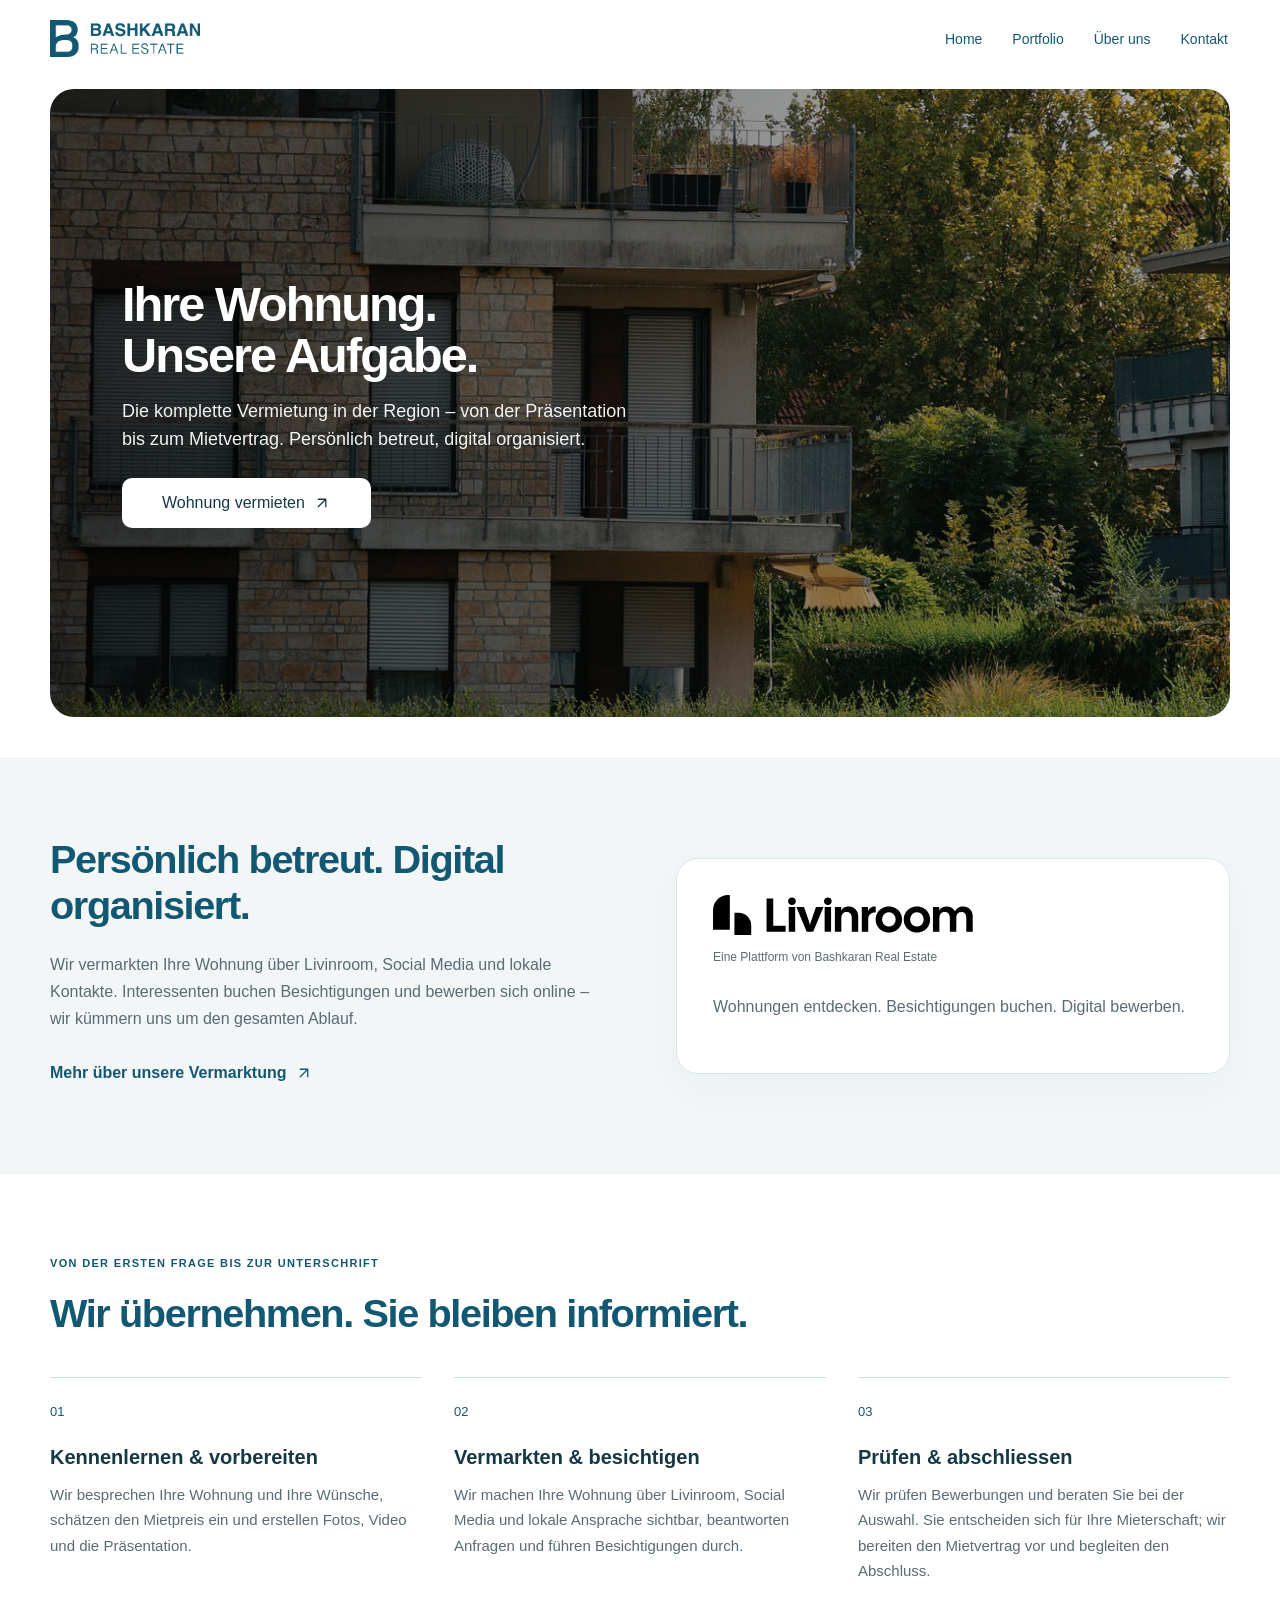
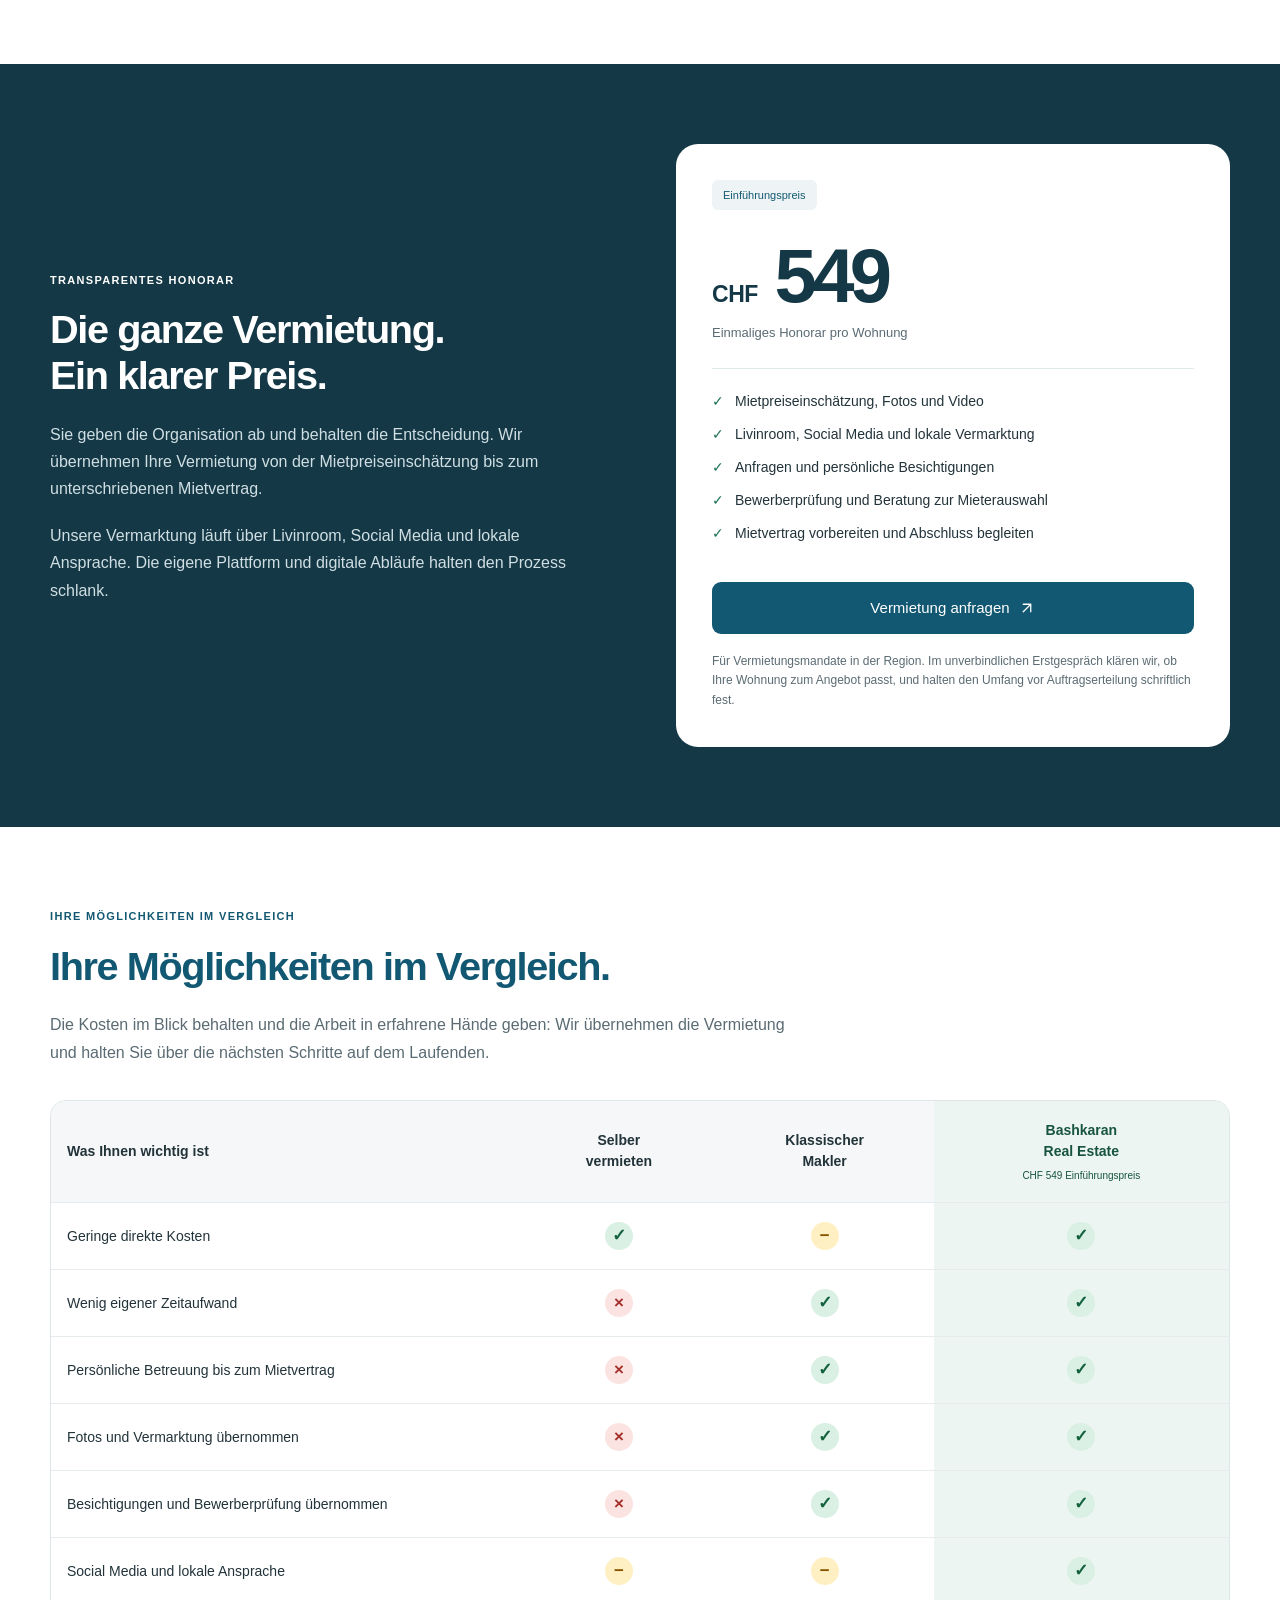
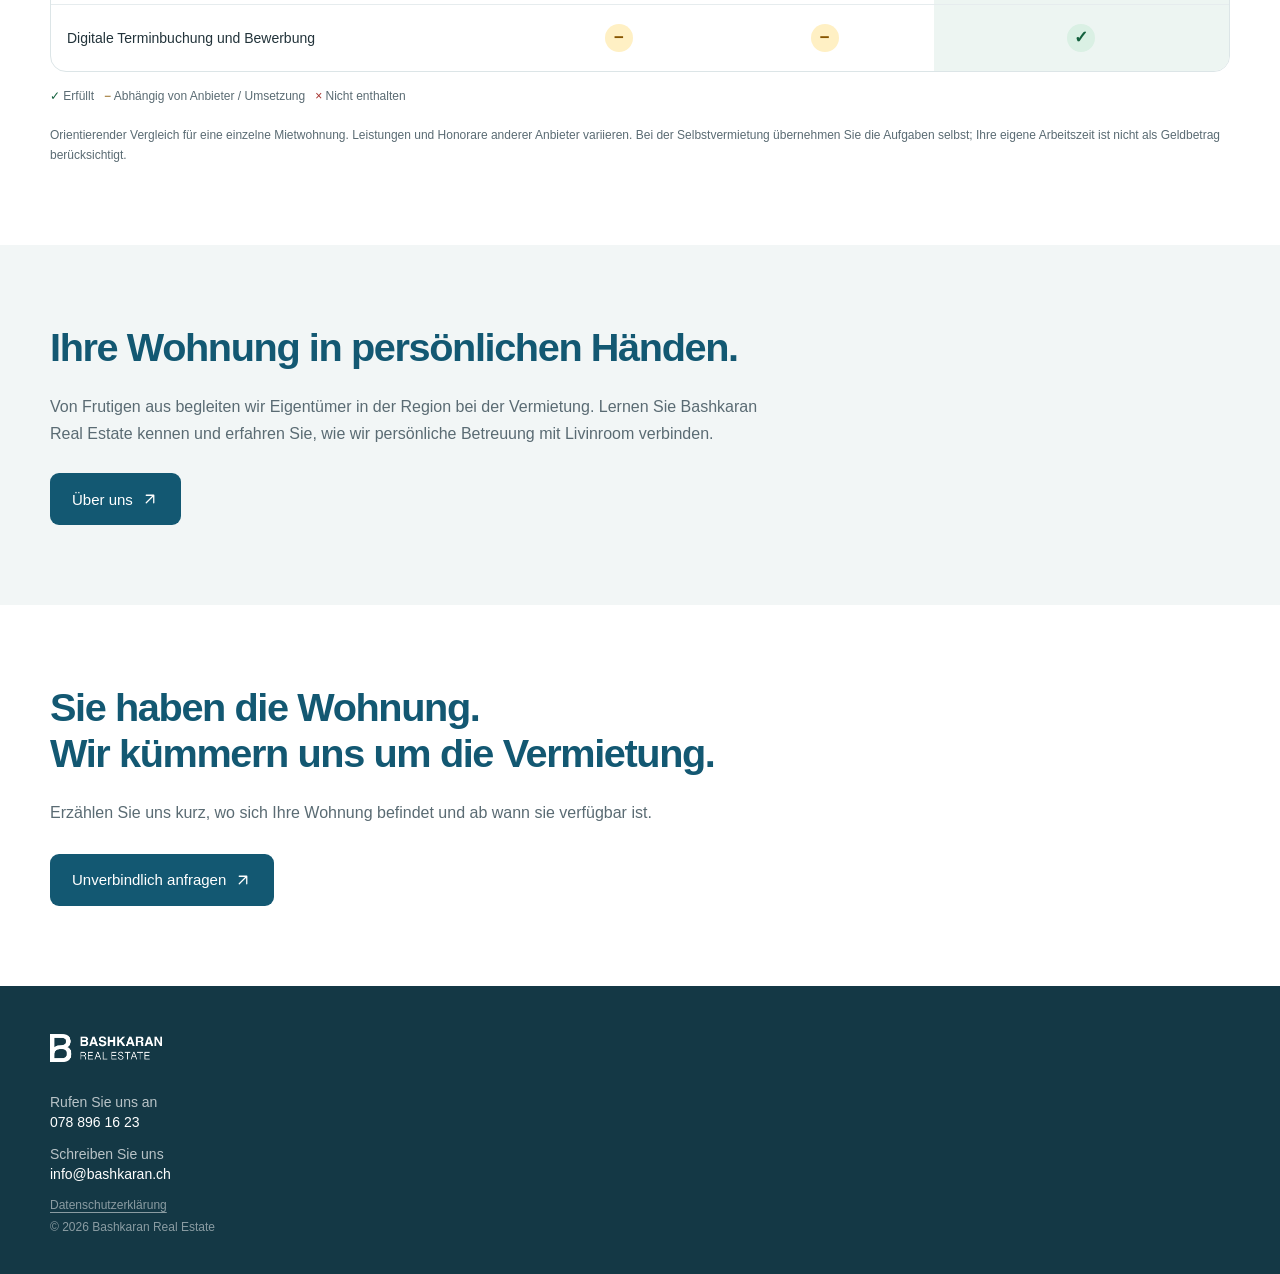
==== index.html @ 5598919b "Add dedicated contact page and update contact links" ====
<!DOCTYPE html>
<html lang="de-CH">
<head>
<meta charset="UTF-8">
<meta name="viewport" content="width=device-width, initial-scale=1.0">
<title>Wohnung vermieten für CHF 549 | Bashkaran Real Estate</title>
<meta name="description" content="Komplette Vermietung in der Region zum Einführungspreis von CHF 549. Persönlich betreut mit Livinroom, Social Media und lokaler Vermarktung.">
<meta name="robots" content="index, follow, max-image-preview:large">
<meta name="author" content="Bashkaran Real Estate">
<meta name="theme-color" content="#135872">
<link rel="canonical" href="https://www.bashkaran.ch/">
<link rel="icon" type="image/png" sizes="191x191" href="/assets/favicon.png">
<link rel="apple-touch-icon" href="/assets/favicon.png">
<link rel="preload" as="image" href="/assets/vermietung-praesentation.jpg" fetchpriority="high">

<meta property="og:type" content="website">
<meta property="og:site_name" content="Bashkaran Real Estate">
<meta property="og:title" content="Wohnung vermieten für CHF 549 | Bashkaran Real Estate">
<meta property="og:description" content="Komplette Vermietung in der Region zum Einführungspreis von CHF 549. Persönlich betreut mit Livinroom, Social Media und lokaler Vermarktung.">
<meta property="og:url" content="https://www.bashkaran.ch/">
<meta property="og:image" content="https://www.bashkaran.ch/assets/hero.jpg">
<meta property="og:image:type" content="image/jpeg">
<meta property="og:image:width" content="2268">
<meta property="og:image:height" content="4140">
<meta property="og:image:alt" content="Berglandschaft">
<meta property="og:locale" content="de_CH">

<meta name="twitter:card" content="summary_large_image">
<meta name="twitter:title" content="Wohnung vermieten für CHF 549 | Bashkaran Real Estate">
<meta name="twitter:description" content="Komplette Vermietung in der Region zum Einführungspreis von CHF 549. Persönlich betreut mit Livinroom, Social Media und lokaler Vermarktung.">
<meta name="twitter:image" content="https://www.bashkaran.ch/assets/hero.jpg">
<meta name="twitter:image:alt" content="Berglandschaft">
<link rel="stylesheet" href="site.css">
<link rel="stylesheet" href="rental-concept.css">
</head>
<body>
  <header class="site-header">
    <nav class="site-nav" aria-label="Hauptnavigation">
      <a href="#home" aria-label="Bashkaran Real Estate – Home">
        <img class="nav-logo" src="assets/logo.png" alt="Bashkaran Real Estate" width="1722" height="429">
      </a>
      <button class="menu-toggle" type="button" aria-expanded="false" aria-controls="main-menu" aria-label="Menü öffnen">
        <span class="menu-icon" aria-hidden="true"><span></span><span></span><span></span></span>
      </button>
      <ul class="nav-links" id="main-menu">
        <li><a href="#home">Home</a></li>
        <li><a href="/portfolio">Portfolio</a></li>
        <li><a href="/ueber-uns">Über uns</a></li>
        <li><a href="/kontakt">Kontakt</a></li>
      </ul>
    </nav>
  </header>

  <main>
  <section class="hero" id="home" aria-labelledby="hero-title">
    <div class="hero-card">
      <div class="hero-content">
        <div class="hero-intro">
          <h1 class="hero-title" id="hero-title">Ihre Wohnung.<br>Unsere Aufgabe.</h1>
          <p class="hero-subtitle">Die komplette Vermietung in der Region – von der Präsentation bis zum Mietvertrag. Persönlich betreut, digital organisiert.</p>
        </div>
        <div class="hero-actions"><a class="contact-btn" href="/kontakt">Wohnung vermieten <svg class="arrow-icon" width="18" height="18" viewBox="0 0 24 24" fill="none" stroke="currentColor" stroke-width="1.7" stroke-linecap="round" stroke-linejoin="round" aria-hidden="true" focusable="false"><path d="M7 17 17 7M7 7h10v10"/></svg></a></div>
      </div>
    </div>
  </section>

<section class="r-section concept" id="livinroom"><div class="r-wrap concept-grid"><div><h2>Persönlich betreut. Digital organisiert.</h2><p class="r-lead">Wir vermarkten Ihre Wohnung über Livinroom, Social Media und lokale Kontakte. Interessenten buchen Besichtigungen und bewerben sich online – wir kümmern uns um den gesamten Ablauf.</p><a class="r-text-link" href="/ueber-uns#livinroom">Mehr über unsere Vermarktung <svg class="arrow-icon" width="18" height="18" viewBox="0 0 24 24" fill="none" stroke="currentColor" stroke-width="1.7" stroke-linecap="round" stroke-linejoin="round" aria-hidden="true" focusable="false"><path d="M7 17 17 7M7 7h10v10"/></svg></a></div><div class="channel-card"><a class="livinroom-brand-link" href="https://livinroom.ch" aria-label="Zur Livinroom-Webseite"><img class="livinroom-logo" src="assets/livinroom-logo.svg" alt="Livinroom" width="851" height="131" loading="lazy"></a><p class="platform-label">Eine Plattform von Bashkaran Real Estate</p><p>Wohnungen entdecken. Besichtigungen buchen. Digital bewerben.</p></div></div></section><section class="r-section" id="ablauf"><div class="r-wrap"><p class="r-kicker">Von der ersten Frage bis zur Unterschrift</p><h2>Wir übernehmen. Sie bleiben informiert.</h2><div class="r-steps"><article><span>01</span><h3>Kennenlernen & vorbereiten</h3><p>Wir besprechen Ihre Wohnung und Ihre Wünsche, schätzen den Mietpreis ein und erstellen Fotos, Video und die Präsentation.</p></article><article><span>02</span><h3>Vermarkten & besichtigen</h3><p>Wir machen Ihre Wohnung über Livinroom, Social Media und lokale Ansprache sichtbar, beantworten Anfragen und führen Besichtigungen durch.</p></article><article><span>03</span><h3>Prüfen & abschliessen</h3><p>Wir prüfen Bewerbungen und beraten Sie bei der Auswahl. Sie entscheiden sich für Ihre Mieterschaft; wir bereiten den Mietvertrag vor und begleiten den Abschluss.</p></article></div></div></section><section class="r-section price-section" id="honorar"><div class="r-wrap price-grid"><div><p class="r-kicker">Transparentes Honorar</p><h2>Die ganze Vermietung.<br>Ein klarer Preis.</h2><p class="r-lead">Sie geben die Organisation ab und behalten die Entscheidung. Wir übernehmen Ihre Vermietung von der Mietpreiseinschätzung bis zum unterschriebenen Mietvertrag.</p><p>Unsere Vermarktung läuft über Livinroom, Social Media und lokale Ansprache. Die eigene Plattform und digitale Abläufe halten den Prozess schlank.</p></div><div class="price-card"><span class="price-badge">Einführungspreis</span><p class="price-amount"><span>CHF</span> 549</p><p class="price-unit">Einmaliges Honorar pro Wohnung</p><ul><li>Mietpreiseinschätzung, Fotos und Video</li><li>Livinroom, Social Media und lokale Vermarktung</li><li>Anfragen und persönliche Besichtigungen</li><li>Bewerberprüfung und Beratung zur Mieterauswahl</li><li>Mietvertrag vorbereiten und Abschluss begleiten</li></ul><a class="r-button" href="/kontakt">Vermietung anfragen <span aria-hidden="true"><svg class="arrow-icon" width="18" height="18" viewBox="0 0 24 24" fill="none" stroke="currentColor" stroke-width="1.7" stroke-linecap="round" stroke-linejoin="round" aria-hidden="true" focusable="false"><path d="M7 17 17 7M7 7h10v10"/></svg></span></a><p class="r-small">Für Vermietungsmandate in der Region. Im unverbindlichen Erstgespräch klären wir, ob Ihre Wohnung zum Angebot passt, und halten den Umfang vor Auftragserteilung schriftlich fest.</p></div></div></section><section class="r-section comparison" id="vergleich"><div class="r-wrap"><p class="r-kicker">Ihre Möglichkeiten im Vergleich</p><h2>Ihre Möglichkeiten im Vergleich.</h2><p class="r-lead">Die Kosten im Blick behalten und die Arbeit in erfahrene Hände geben: Wir übernehmen die Vermietung und halten Sie über die nächsten Schritte auf dem Laufenden.</p><div class="table-scroll" tabindex="0" role="region" aria-label="Vergleich der Vermietungsangebote"><table><caption class="sr-only">Selbstvermietung, klassischer Makler und Bashkaran Real Estate im Vergleich</caption><thead><tr><th scope="col">Was Ihnen wichtig ist</th><th scope="col">Selber<br>vermieten</th><th scope="col">Klassischer<br>Makler</th><th scope="col">Bashkaran<br>Real Estate<small>CHF 549 Einführungspreis</small></th></tr></thead><tbody><tr><th scope="row">Geringe direkte Kosten</th><td><span class="signal green" role="img" aria-label="Enthalten / erfüllt" title="Enthalten / erfüllt">✓</span></td><td><span class="signal yellow" role="img" aria-label="Je nach Anbieter oder eigener Umsetzung" title="Je nach Anbieter oder eigener Umsetzung">−</span></td><td><span class="signal green" role="img" aria-label="Enthalten / erfüllt" title="Enthalten / erfüllt">✓</span></td></tr><tr><th scope="row">Wenig eigener Zeitaufwand</th><td><span class="signal red" role="img" aria-label="Nicht enthalten / nicht erfüllt" title="Nicht enthalten / nicht erfüllt">×</span></td><td><span class="signal green" role="img" aria-label="Enthalten / erfüllt" title="Enthalten / erfüllt">✓</span></td><td><span class="signal green" role="img" aria-label="Enthalten / erfüllt" title="Enthalten / erfüllt">✓</span></td></tr><tr><th scope="row">Persönliche Betreuung bis zum Mietvertrag</th><td><span class="signal red" role="img" aria-label="Nicht enthalten / nicht erfüllt" title="Nicht enthalten / nicht erfüllt">×</span></td><td><span class="signal green" role="img" aria-label="Enthalten / erfüllt" title="Enthalten / erfüllt">✓</span></td><td><span class="signal green" role="img" aria-label="Enthalten / erfüllt" title="Enthalten / erfüllt">✓</span></td></tr><tr><th scope="row">Fotos und Vermarktung übernommen</th><td><span class="signal red" role="img" aria-label="Nicht enthalten / nicht erfüllt" title="Nicht enthalten / nicht erfüllt">×</span></td><td><span class="signal green" role="img" aria-label="Enthalten / erfüllt" title="Enthalten / erfüllt">✓</span></td><td><span class="signal green" role="img" aria-label="Enthalten / erfüllt" title="Enthalten / erfüllt">✓</span></td></tr><tr><th scope="row">Besichtigungen und Bewerberprüfung übernommen</th><td><span class="signal red" role="img" aria-label="Nicht enthalten / nicht erfüllt" title="Nicht enthalten / nicht erfüllt">×</span></td><td><span class="signal green" role="img" aria-label="Enthalten / erfüllt" title="Enthalten / erfüllt">✓</span></td><td><span class="signal green" role="img" aria-label="Enthalten / erfüllt" title="Enthalten / erfüllt">✓</span></td></tr><tr><th scope="row">Social Media und lokale Ansprache</th><td><span class="signal yellow" role="img" aria-label="Je nach Anbieter oder eigener Umsetzung" title="Je nach Anbieter oder eigener Umsetzung">−</span></td><td><span class="signal yellow" role="img" aria-label="Je nach Anbieter oder eigener Umsetzung" title="Je nach Anbieter oder eigener Umsetzung">−</span></td><td><span class="signal green" role="img" aria-label="Enthalten / erfüllt" title="Enthalten / erfüllt">✓</span></td></tr><tr><th scope="row">Digitale Terminbuchung und Bewerbung</th><td><span class="signal yellow" role="img" aria-label="Je nach Anbieter oder eigener Umsetzung" title="Je nach Anbieter oder eigener Umsetzung">−</span></td><td><span class="signal yellow" role="img" aria-label="Je nach Anbieter oder eigener Umsetzung" title="Je nach Anbieter oder eigener Umsetzung">−</span></td><td><span class="signal green" role="img" aria-label="Enthalten / erfüllt" title="Enthalten / erfüllt">✓</span></td></tr></tbody></table></div><p class="table-note"><span class="legend-green">✓</span> Erfüllt &nbsp; <span class="legend-yellow">−</span> Abhängig von Anbieter / Umsetzung &nbsp; <span class="legend-red">×</span> Nicht enthalten</p><p class="r-small">Orientierender Vergleich für eine einzelne Mietwohnung. Leistungen und Honorare anderer Anbieter variieren. Bei der Selbstvermietung übernehmen Sie die Aufgaben selbst; Ihre eigene Arbeitszeit ist nicht als Geldbetrag berücksichtigt.</p></div></section>


<section class="r-section about-teaser" aria-labelledby="about-teaser-title"><div class="r-wrap"><h2 id="about-teaser-title">Ihre Wohnung in persönlichen Händen.</h2><p class="r-lead">Von Frutigen aus begleiten wir Eigentümer in der Region bei der Vermietung. Lernen Sie Bashkaran Real Estate kennen und erfahren Sie, wie wir persönliche Betreuung mit Livinroom verbinden.</p><a class="r-button" href="/ueber-uns">Über uns <svg class="arrow-icon" width="18" height="18" viewBox="0 0 24 24" fill="none" stroke="currentColor" stroke-width="1.7" stroke-linecap="round" stroke-linejoin="round" aria-hidden="true" focusable="false"><path d="M7 17 17 7M7 7h10v10"/></svg></a></div></section><section class="r-section final-cta"><div class="r-wrap"><h2>Sie haben die Wohnung.<br>Wir kümmern uns um die Vermietung.</h2><p>Erzählen Sie uns kurz, wo sich Ihre Wohnung befindet und ab wann sie verfügbar ist.</p><a class="r-button" href="/kontakt">Unverbindlich anfragen <span aria-hidden="true"><svg class="arrow-icon" width="18" height="18" viewBox="0 0 24 24" fill="none" stroke="currentColor" stroke-width="1.7" stroke-linecap="round" stroke-linejoin="round" aria-hidden="true" focusable="false"><path d="M7 17 17 7M7 7h10v10"/></svg></span></a></div></section>  </main>

  <footer id="kontakt">
    <div class="footer-inner">
      <img class="footer-logo" src="assets/logo.png" alt="Bashkaran Real Estate" width="1722" height="429" loading="lazy" decoding="async">
      <p class="footer-label">Rufen Sie uns an</p>
      <p class="footer-info"><a href="tel:+41788961623">078 896 16 23</a></p>
      <p class="footer-label">Schreiben Sie uns</p>
      <p class="footer-info"><a href="mailto:info@bashkaran.ch">info@bashkaran.ch</a></p>
      <p class="footer-legal"><a href="datenschutz">Datenschutzerklärung</a></p>
      <p class="footer-copyright">&copy; 2026 Bashkaran Real Estate</p>
    </div>
  </footer>

  <script type="application/ld+json">
  {
    "@context": "https://schema.org",
    "@graph": [
      {
        "@type": "WebSite",
        "@id": "https://www.bashkaran.ch/#website",
        "url": "https://www.bashkaran.ch/",
        "name": "Bashkaran Real Estate",
        "inLanguage": "de-CH",
        "publisher": { "@id": "https://www.bashkaran.ch/#business" }
      },
      {
        "@type": "RealEstateAgent",
        "@id": "https://www.bashkaran.ch/#business",
        "name": "Bashkaran Real Estate",
        "legalName": "Bashkaran Real Estate",
        "url": "https://www.bashkaran.ch/",
        "email": "info@bashkaran.ch",
        "telephone": "+41788961623",
        "description": "Komplette Vermietung in der Region zum Einführungspreis von CHF 549. Persönlich betreut mit Livinroom, Social Media und lokaler Vermarktung.",
        "image": "https://www.bashkaran.ch/assets/hero.jpg",
        "logo": {
          "@type": "ImageObject",
          "url": "https://www.bashkaran.ch/assets/logo.png",
          "width": 1722,
          "height": 429
        },
        "address": {
          "@type": "PostalAddress",
          "streetAddress": "Grassiweg 38",
          "postalCode": "3714",
          "addressLocality": "Frutigen",
          "addressCountry": "CH"
        },
        "hasOfferCatalog": {
          "@type": "OfferCatalog",
          "name": "Immobiliendienstleistungen",
          "itemListElement": [
            { "@type": "Offer", "itemOffered": { "@type": "Service", "name": "Vermietung", "url": "https://www.bashkaran.ch/#honorar" } }
          ]
        }
      }
    ]
  }
  </script>
  <script src="site.js?v=20260926-nav" defer></script>
<script src="analytics.js" defer></script>
</body>
</html>
---- site.css ----
:root {
    --brand: #135872;
    --brand-dark: #143845;
    --text: #22333a;
    --text-muted: #5a6b73;
  }

  * { box-sizing: border-box; }

  html, body {
    margin: 0;
    padding: 0;
    background: #ffffff;
  }

  body {
    font-family: "Helvetica Neue", Helvetica, Arial, sans-serif;
    color: var(--text);
  }

  html {
    scroll-behavior: smooth;
    scroll-padding-top: 88px;
  }

  .site-header {
    position: sticky;
    top: 0;
    z-index: 100;
    background: #ffffff;
  }

  .site-nav {
    display: flex;
    align-items: center;
    justify-content: space-between;
    gap: 32px;
    max-width: 1228px;
    margin: 0 auto;
    padding: 20px 24px;
  }

  .nav-logo {
    display: block;
    width: 150px;
    height: auto;
  }

  .nav-links {
    display: flex;
    align-items: center;
    gap: 26px;
    margin: 0;
    padding: 0;
    list-style: none;
  }

  .nav-links a, .services-toggle {
    display: block;
    padding: 6px 2px;
    color: var(--brand);
    font-size: 14px;
    font-weight: 500;
    text-decoration: none;
    white-space: nowrap;
    transition: color 0.2s ease;
  }

  .nav-links a:hover,
  .nav-links a:focus-visible {
    color: var(--brand-dark);
    text-decoration: underline;
    text-underline-offset: 5px;
  }

  .nav-dropdown { position: relative; }
  .services-toggle { display: flex; align-items: center; justify-content: center; gap: 7px; border: 0; background: none; font-family: inherit; cursor: pointer; }
  .services-chevron { display: block; flex: 0 0 16px; }
  .services-menu { display: none; position: absolute; top: 100%; left: -16px; min-width: 260px; list-style: none; margin: 0; padding: 14px 16px; background: white; border-radius: 10px; box-shadow: 0 8px 24px #14384518; }
  .nav-dropdown.is-expanded > .services-menu { display: block; }
  .services-menu a { padding: 12px 0; }
  .menu-toggle {
    display: none;
    align-items: center;
    justify-content: center;
    width: 44px;
    height: 44px;
    padding: 0;
    border: 0;
    background: transparent;
    color: var(--brand);
    cursor: pointer;
  }

  .menu-icon {
    display: flex;
    flex-direction: column;
    gap: 5px;
  }

  .menu-icon span {
    display: block;
    width: 22px;
    height: 2px;
    border-radius: 999px;
    background: currentColor;
    transition: transform 0.22s ease, opacity 0.18s ease;
  }

  .menu-toggle[aria-expanded="true"] .menu-icon span:first-child {
    transform: translateY(7px) rotate(45deg);
  }

  .menu-toggle[aria-expanded="true"] .menu-icon span:nth-child(2) {
    opacity: 0;
    transform: scaleX(0.4);
  }

  .menu-toggle[aria-expanded="true"] .menu-icon span:last-child {
    transform: translateY(-7px) rotate(-45deg);
  }

  body.menu-open {
    overflow: hidden;
  }

  .sr-only {
    position: absolute;
    width: 1px;
    height: 1px;
    padding: 0;
    margin: -1px;
    overflow: hidden;
    clip: rect(0, 0, 0, 0);
    white-space: nowrap;
    border: 0;
  }

  .hero {
    display: flex;
    align-items: stretch;
    justify-content: center;
    height: clamp(560px, calc(100svh - 120px), 680px);
    padding: 12px 24px 40px;
  }

  .hero-card {
    display: flex;
    flex-direction: column;
    align-items: flex-start;
    justify-content: center;
    width: 100%;
    max-width: 1180px;
    padding: clamp(28px, 6vw, 72px);
    border-radius: 24px;
    overflow: hidden;
    text-align: left;
    background: url("assets/hero.jpg") center 55% / cover no-repeat;
    background-color: rgba(0, 0, 0, 0.15);
    background-blend-mode: multiply;
  }

  .hero-content {
    display: grid;
    width: min(100%, 540px);
    gap: 28px;
  }

  .hero-title {
    margin: 0;
    color: #ffffff;
    font-size: clamp(24px, 3.5vw, 38px);
    font-weight: 700;
    line-height: 1.15;
    letter-spacing: -0.02em;
    text-wrap: balance;
    text-shadow: none;
  }

  .hero-intro {
    display: grid;
    gap: 16px;
  }

  .hero-subtitle {
    max-width: 580px;
    margin: 0;
    color: rgba(255, 255, 255, 0.94);
    font-size: clamp(15px, 2vw, 18px);
    font-weight: 400;
    line-height: 1.55;
    text-wrap: balance;
  }

  .contact-btn {
    display: block;
    width: fit-content;
    min-width: 240px;
    background: #ffffff;
    color: var(--brand-dark);
    text-decoration: none;
    text-align: center;
    font-weight: 500;
    font-size: 16px;
    padding: 16px 40px;
    border-radius: 10px;
    transition: background 0.2s ease, transform 0.15s ease;
  }

  .contact-btn:hover {
    background: #e8edf0;
    transform: translateY(-1px);
  }

  .contact-btn:active {
    transform: translateY(0);
  }

  .services {
    background: #f7f8f9;
    padding: 40px 24px;
  }

  .content-section {
    padding: 72px 24px;
  }

  .content-section:nth-of-type(even) {
    background: #f7f8f9;
  }

  .content-inner {
    max-width: 1180px;
    margin: 0 auto;
  }

  .section-title {
    color: var(--brand);
    font-size: clamp(24px, 3.5vw, 32px);
    font-weight: 700;
    margin: 0 0 16px;
  }

  .services .section-title {
    margin-bottom: 28px;
  }

  .content-section p {
    max-width: 680px;
    color: var(--text-muted);
    font-size: 15px;
    line-height: 1.7;
    margin: 0;
  }

  .services-inner {
    max-width: 1180px;
    margin: 0 auto;
  }

  .services-grid {
    display: grid;
    grid-template-columns: repeat(2, minmax(0, 1fr));
    gap: 32px;
  }

  .service {
    display: flex;
    flex-direction: column;
    background: #ffffff;
    border-radius: 16px;
    padding: 32px 28px;
    box-shadow: 0 10px 30px rgba(20, 40, 50, 0.08);
  }

  .service h3 {
    color: var(--brand);
    font-size: 19px;
    margin: 0 0 10px;
  }

  .service .service-btn {
    margin-top: auto;
  }

  .service p {
    color: var(--text-muted);
    font-size: 15px;
    line-height: 1.65;
    margin: 0 0 20px;
  }

  .service-btn {
    display: block;
    width: 100%;
    text-align: center;
    background: var(--brand);
    color: #fff;
    text-decoration: none;
    font-weight: 500;
    font-size: 14px;
    padding: 12px 22px;
    border-radius: 10px;
    transition: background 0.2s ease;
  }

  .service-btn:hover {
    background: var(--brand-dark);
  }

  .portfolio-grid {
    display: grid;
    grid-template-columns: repeat(2, minmax(0, 1fr));
    gap: 28px;
    margin-top: 28px;
  }

  .property-card {
    min-width: 0;
    overflow: hidden;
    border-radius: 16px;
    background: #f7f8f9;
  }

  .property-gallery-wrap {
    position: relative;
  }

  .property-gallery {
    display: flex;
    overflow-x: auto;
    aspect-ratio: 4 / 3;
    scroll-snap-type: x mandatory;
    scroll-behavior: smooth;
    scrollbar-width: none;
    overscroll-behavior-x: contain;
  }

  .property-gallery::-webkit-scrollbar {
    display: none;
  }

  .property-slide {
    flex: 0 0 100%;
    margin: 0;
    scroll-snap-align: start;
  }

  .property-slide img {
    display: block;
    width: 100%;
    height: 100%;
    object-fit: cover;
  }

  .portfolio-badge {
    position: absolute;
    z-index: 2;
    top: 14px;
    right: 14px;
    padding: 9px 13px;
    border-radius: 8px;
    background: var(--brand);
    color: #ffffff;
    font-size: 12px;
    font-weight: 700;
    letter-spacing: 0.06em;
  }

  .portfolio-badge.is-rented {
    background: var(--brand-dark);
  }

  .gallery-arrow {
    position: absolute;
    z-index: 2;
    top: 50%;
    display: grid;
    place-items: center;
    width: 38px;
    height: 38px;
    padding: 0;
    border: 0;
    border-radius: 10px;
    background: rgba(255, 255, 255, 0.9);
    color: var(--brand-dark);
    font-size: 22px;
    cursor: pointer;
    transform: translateY(-50%);
  }

  .gallery-arrow.previous { left: 14px; }
  .gallery-arrow.next { right: 14px; }

  .property-info {
    display: flex;
    flex-direction: column;
    align-items: flex-start;
    justify-content: flex-start;
    gap: 18px;
    min-height: 92px;
    padding: 20px;
  }

  .property-info h3 {
    margin: 0;
    color: var(--text);
    font-size: clamp(17px, 2vw, 21px);
    line-height: 1.3;
  }

  .property-summary {
    min-width: 0;
  }

  .property-facts {
    display: flex;
    flex-wrap: wrap;
    gap: 7px;
    margin: 12px 0 0;
    padding: 0;
    list-style: none;
  }

  .property-facts li {
    padding: 6px 9px;
    border-radius: 7px;
    background: #e7edef;
    color: var(--brand-dark);
    font-size: 12px;
    font-weight: 600;
  }

  .portfolio-link {
    flex: 0 0 auto;
    display: inline-block;
    padding: 10px 14px;
    border-radius: 10px;
    background: var(--brand);
    color: #ffffff;
    font-size: 12px;
    font-weight: 500;
    letter-spacing: 0.03em;
    text-decoration: none;
    white-space: nowrap;
  }

  .external-icon {
    width: 13px;
    height: 13px;
    margin-left: 5px;
    vertical-align: -2px;
  }

  .portfolio-link:hover {
    background: var(--brand-dark);
  }

  @media (max-width: 900px) {
    .hero {
      height: auto;
      min-height: 85vh;
      min-height: 85svh;
    }

    .site-nav {
      position: relative;
      flex-direction: row;
      align-items: center;
      gap: 20px;
    }

    .menu-toggle {
      position: relative;
      z-index: 201;
      display: inline-flex;
    }

    .site-nav > a {
      position: relative;
      z-index: 201;
    }

    .nav-links {
      display: flex;
      position: fixed;
      z-index: 200;
      inset: 0;
      flex-direction: column;
      align-items: center;
      justify-content: flex-start;
      gap: 26px;
      padding: max(110px, calc((100svh - 314px) / 2)) 24px 48px;
      background: #ffffff;
      opacity: 0;
      visibility: hidden;
      pointer-events: none;
      transform: translateY(-18px);
      transition: opacity 0.2s ease, transform 0.24s cubic-bezier(0.22, 1, 0.36, 1), visibility 0.24s;
    }

    .nav-links.is-open {
      opacity: 1;
      visibility: visible;
      pointer-events: auto;
      transform: translateY(0);
    }

    .nav-links a, .services-toggle {
      text-align: center;
      font-size: 24px;
      line-height: 1.25;
    }
    .nav-links { overflow-y: auto; }
    .nav-links > li { flex-shrink: 0; }
    .services-menu { position: static; min-width: 0; padding: 14px 0 0; box-shadow: none; }
    .services-menu a { font-size: 17px; white-space: normal; }
    .services-toggle { margin: auto; }

    .services-grid {
      grid-template-columns: 1fr;
      gap: 32px;
    }

    .portfolio-grid {
      grid-template-columns: 1fr;
    }

    .property-info {
      align-items: flex-start;
      flex-direction: column;
      min-height: 0;
    }

    .hero-card {
      justify-content: center;
      background-position: center top;
    }

    .contact-btn {
      width: 100%;
      min-width: 0;
    }
  }

  footer {
    background: var(--brand-dark);
    color: rgba(255, 255, 255, 0.7);
    text-align: left;
    padding: 40px 24px;
  }

  .footer-inner {
    max-width: 1180px;
    margin: 0 auto;
  }

  footer a {
    color: #ffffff;
    text-decoration: none;
  }

  footer a:hover {
    text-decoration: underline;
  }

  .footer-logo {
    height: 28px;
    width: auto;
    display: block;
    margin: 8px 0 32px;
    filter: brightness(0) invert(1);
  }

  .footer-label {
    font-size: 14px;
    margin: 0 0 4px;
  }

  .footer-info {
    font-size: 14px;
    margin: 0 0 16px;
  }

  .footer-meta {
    font-style: normal;
    font-size: 12px;
    color: rgba(255, 255, 255, 0.5);
    border-top: 1px solid rgba(255, 255, 255, 0.15);
    margin-top: 24px;
    padding-top: 16px;
    line-height: 2.2;
  }

  .footer-legal,
  .footer-copyright {
    margin: 8px 0 0;
    font-size: 12px;
    color: rgba(255, 255, 255, 0.5);
  }

  .research-invitation{padding:40px 24px;background:#f7f8f9}
  .research-invitation-inner{max-width:1180px;margin:auto;display:flex;align-items:center;justify-content:space-between;gap:32px;background:#fff;border-radius:16px;padding:32px 28px;box-shadow:0 10px 30px rgba(20,40,50,.08)}
  .research-invitation .section-title{font-size:19px;margin:0 0 10px}
  .research-invitation-inner p{max-width:680px;margin:0;color:var(--text-muted);font-size:15px;line-height:1.7}
  .research-invitation-link{width:auto;flex-shrink:0}
  .research-invitation-link:hover{background:var(--brand-dark)}
  .research-invitation-link:focus-visible{outline:3px solid var(--brand);outline-offset:4px}
  @media(max-width:700px){.research-invitation-inner{flex-direction:column;align-items:stretch;gap:24px}}

  .footer-legal a {
    color: inherit;
    font-weight: inherit;
    text-decoration: underline;
    text-underline-offset: 3px;
  }
---- rental-concept.css ----
/* Rental launch: shared homepage and service-page sections. */
.hero-card{background-image:linear-gradient(90deg,rgba(0,0,0,.60),rgba(0,0,0,.12)),url('assets/vermietung-praesentation.jpg');background-blend-mode:normal}
.hero-content{width:min(100%,650px);gap:24px}.hero-title{font-size:clamp(36px,4.5vw,60px);line-height:1.06;letter-spacing:-.04em}.hero-badge{margin:0;color:#fff;font-size:13px;letter-spacing:.04em}.hero-price{margin:0;color:white;font-size:36px;font-weight:700;letter-spacing:-.03em}.hero-price span{display:block;font-size:13px;font-weight:400;letter-spacing:0;margin-top:8px}.hero-actions{display:flex;flex-wrap:wrap;align-items:center;gap:22px}.hero-secondary{color:white;text-decoration:none;font-size:15px;padding:14px 0}.hero-secondary:hover{text-decoration:underline}.rental-landing{max-width:none;margin:0;padding:0}.r-section{padding:80px 24px;margin:0;background:white;border-radius:0}.r-wrap{max-width:1180px;margin:0 auto}.r-section h2{font-size:clamp(28px,3.1vw,42px);line-height:1.15;letter-spacing:-.035em;color:var(--brand-dark);margin:0 0 22px;max-width:780px}.r-section p{line-height:1.7;color:var(--text-muted);font-size:16px}.r-section .r-kicker{text-transform:uppercase;letter-spacing:.12em;color:var(--brand);font-size:11px;font-weight:700;margin:0 0 18px}.r-lead{max-width:740px;margin:0 0 20px}.concept{background:#f2f6f6}.concept-grid,.price-grid{display:grid;grid-template-columns:1fr 1fr;gap:72px;align-items:center}.r-text-link{display:inline-flex;gap:32px;color:var(--brand);padding:12px 0;text-decoration:none;font-weight:600}.channel-card{background:#fff;border:1px solid #dce5e7;border-radius:22px;padding:36px;box-shadow:0 16px 40px #14384508}.livinroom-wordmark{font-size:42px;font-weight:700;letter-spacing:-2px;color:#171717}.channel-card .platform-label{font-size:12px;margin:8px 0 26px}.channel-card ol{list-style:none;padding:0;margin:0;counter-reset:channels}.channel-card li{position:relative;padding:20px 0 20px 46px;border-top:1px solid #e5ebed;counter-increment:channels}.channel-card li::before{content:'0' counter(channels);position:absolute;left:0;top:22px;color:var(--brand);font-size:12px}.channel-card strong{display:block;font-size:17px;margin-bottom:8px}.channel-card li span{display:block;font-size:14px;line-height:1.6;color:var(--text-muted)}.r-steps{display:grid;grid-template-columns:repeat(3,minmax(0,1fr));gap:32px;margin-top:40px}.r-steps article{border-top:1px solid #cddcdf;padding-top:24px}.r-steps article>span{color:var(--brand);font-size:13px}.r-steps h3{font-size:20px;line-height:1.3;margin:24px 0 12px;color:var(--brand-dark)}.r-steps p{font-size:15px;margin:0}.price-section{background:var(--brand-dark)}.price-section h2,.price-section .r-kicker{color:white}.price-section .price-grid>div:first-child p:not(.r-kicker){color:#d0dfe4}.price-card{padding:36px;background:white;border-radius:22px}.price-badge{display:inline-block;font-size:11px;color:var(--brand);background:#eef4f5;border-radius:6px;padding:9px 11px}.price-card .price-amount{font-size:76px;line-height:1;margin:28px 0 8px;font-weight:700;letter-spacing:-.06em;color:var(--brand-dark)}.price-amount>span{font-size:23px;letter-spacing:-.02em}.price-card .price-unit{font-size:13px;margin:0 0 24px}.price-card ul{list-style:none;padding:22px 0 0;margin:0 0 26px;border-top:1px solid #e1e8ea}.price-card li{position:relative;padding:0 0 12px 23px;font-size:14px;line-height:1.5}.price-card li::before{content:'✓';position:absolute;left:0;color:#19704f}.r-button{display:inline-flex;align-items:center;justify-content:space-between;gap:24px;padding:17px 22px;border-radius:9px;background:var(--brand);color:white;font-size:15px;text-decoration:none}.r-button:hover{background:#0c455c}.price-card .r-button{width:100%}.r-section .r-small{font-size:12px;line-height:1.65;margin:18px 0 0}.table-scroll{overflow-x:auto;margin-top:34px;border:1px solid #dce5e7;border-radius:16px}.comparison table{border-collapse:collapse;width:100%;min-width:620px;text-align:center;font-size:14px}.comparison th,.comparison td{padding:19px 16px;border-bottom:1px solid #e6ecee}.comparison thead th{font-weight:600;line-height:1.5;background:#f5f7f8}.comparison th:first-child{text-align:left;width:40%}.comparison tbody th{font-weight:400}.comparison th:last-child,.comparison td:last-child{background:#edf5f2}.comparison thead th:last-child{color:#17543f}.comparison th small{display:block;font-size:10px;font-weight:400;margin-top:6px}.comparison tbody tr:last-child>*{border-bottom:0}.signal{display:inline-grid;place-items:center;width:28px;height:28px;border-radius:50%;font-size:17px;font-weight:700}.green{background:#daf0e4;color:#14613e}.yellow{background:#fff0c4;color:#875500}.red{background:#fbe3e1;color:#a5302b}.legend-green{color:#14613e}.legend-yellow{color:#875500}.legend-red{color:#a5302b}.r-section .table-note{font-size:12px;line-height:2}.faq{background:#f7f9fa}.faq .r-wrap{max-width:880px}.faq details{border-bottom:1px solid #dce5e7;padding:22px 0}.faq summary{font-size:17px;font-weight:500;cursor:pointer;line-height:1.5;padding-right:20px}.faq details p{font-size:15px;max-width:760px;margin:18px 0 0}.final-cta .r-wrap{max-width:880px}.final-cta p{margin-bottom:28px}.r-phone{display:block;width:fit-content;margin-top:20px;color:var(--brand);font-size:14px}.r-section a:focus-visible,.r-section summary:focus-visible,.table-scroll:focus-visible,.hero a:focus-visible{outline:3px solid #64a4b9;outline-offset:5px}.rental-landing .hero{padding-top:12px}.hero-secondary:focus-visible{outline-color:white}
@media(max-width:900px){.concept-grid,.price-grid{gap:32px}.r-section{padding:60px 24px}.hero{min-height:650px}.r-steps{gap:24px}.channel-card,.price-card{padding:26px}}
@media(max-width:700px){.concept-grid,.price-grid,.r-steps{grid-template-columns:1fr}.r-section{padding:48px 24px}.hero{min-height:0;height:auto;padding-bottom:24px}.hero-card{min-height:620px;padding:32px 24px}.hero-title{font-size:39px}.hero-actions{gap:10px}.hero-actions .contact-btn{width:100%;padding-left:18px;padding-right:18px}.hero-secondary{display:block;text-align:center;width:100%}.hero-content{gap:26px}.r-steps{gap:28px}.r-steps h3{margin-top:16px}.price-card .price-amount{font-size:66px}.comparison th,.comparison td{padding:16px 12px}.comparison table{min-width:580px}.r-section h2{font-size:32px}.price-badge{line-height:1.5}.r-button{max-width:100%}.channel-card{padding:26px}.hero-price{font-size:34px}.hero-price span{font-size:12px}}
@media(prefers-reduced-motion:reduce){html{scroll-behavior:auto}}

/* Consistent section headings, vector branding and link symbols. */
.r-section h2,.section-title{font-size:clamp(28px,3.1vw,42px);line-height:1.15;letter-spacing:-.035em}
.livinroom-logo{display:block;width:260px;max-width:100%;height:auto}
.arrow-icon{display:inline-block;flex:0 0 18px;vertical-align:-3px;margin-left:8px}
.hero-actions .contact-btn,.hero-content>.contact-btn{display:flex;align-items:center;justify-content:space-between;gap:20px}
.hero-secondary{display:inline-flex;align-items:center;justify-content:center;gap:8px}
.about-intro{padding-top:90px;padding-bottom:80px}.about-intro h1{font-size:clamp(36px,4.5vw,60px);line-height:1.08;letter-spacing:-.04em;color:var(--brand-dark);margin:0 0 28px}.about-values{padding:32px;border:1px solid #dce5e7;border-radius:20px;background:white}.about-values h3{font-size:22px;margin:0 0 24px}.about-values ul{list-style:none;padding:0;margin:0}.about-values li{padding:18px 0;border-top:1px solid #e5ebed}.about-values strong,.about-values span{display:block}.about-values span{font-size:15px;color:var(--text-muted);line-height:1.6;margin-top:8px}
@media(max-width:700px){.r-section h2,.section-title{font-size:32px}.about-intro{padding-top:48px;padding-bottom:48px}.livinroom-logo{width:230px}}

/* Portfolio and about-page alignment. */
.property-card{background:#fff}
.portfolio-badge.is-reserved{background:#E3ECE5;color:#355E46}
.faq .r-wrap,.final-cta .r-wrap{max-width:1180px}
.hero-title{font-size:clamp(34px,3.8vw,50px)}
.about-intro-grid{display:grid;grid-template-columns:1.1fr 1fr;gap:56px;align-items:center}
.about-photo{display:block;width:100%;height:390px;object-fit:cover;border-radius:20px}
.about-intro h1{font-size:clamp(34px,3.8vw,50px)}
@media(max-width:700px){.hero-title{font-size:34px}.about-intro-grid{grid-template-columns:1fr;gap:28px}.about-photo{height:260px}}
/* Center each button label and its icon as one group. */
.r-button,.hero-actions .contact-btn,.hero-content>.contact-btn,.contact-btn,.service-btn,.portfolio-link,.r-text-link{display:inline-flex;align-items:center;justify-content:center;gap:8px;text-align:center}
.arrow-icon,.external-icon{margin-left:0}

.platform-benefits{list-style:none;margin:24px 0;padding:0}.platform-benefits li{padding:15px 0;border-top:1px solid #dce5e7}.platform-benefits strong{display:block;font-size:15px;color:var(--brand-dark);margin-bottom:6px}.platform-benefits span{display:block;font-size:14px;line-height:1.65;color:var(--text-muted)}

.about-teaser{background:#f2f6f6}.about-teaser .r-lead{margin-bottom:26px}.livinroom-brand-link{display:inline-block;border-radius:4px;max-width:100%;transition:opacity .15s}.livinroom-brand-link:hover{opacity:.72}.livinroom-brand-link:focus-visible{outline:3px solid var(--brand);outline-offset:8px}
/* Main headings use the established Bashkaran brand colour. */
.r-section h2,.section-title,.about-intro h1{color:var(--brand)}
.price-section h2,.hero-title{color:#fff}

.portfolio-page{background:#f7f8f9;min-height:65vh}.portfolio-page .content-section{padding-top:64px;padding-bottom:80px}

.contact-page{min-height:65vh}.contact-grid{display:grid;grid-template-columns:repeat(2,minmax(0,1fr));gap:28px;margin-top:36px}.contact-card{background:#f2f6f6;border-radius:20px;padding:32px;display:flex;flex-direction:column;align-items:flex-start}.contact-card h2{font-size:26px}.contact-card p{margin:0 0 26px}.contact-card .r-button{margin-top:auto}@media(max-width:700px){.contact-grid{grid-template-columns:1fr}.contact-card{padding:24px}}
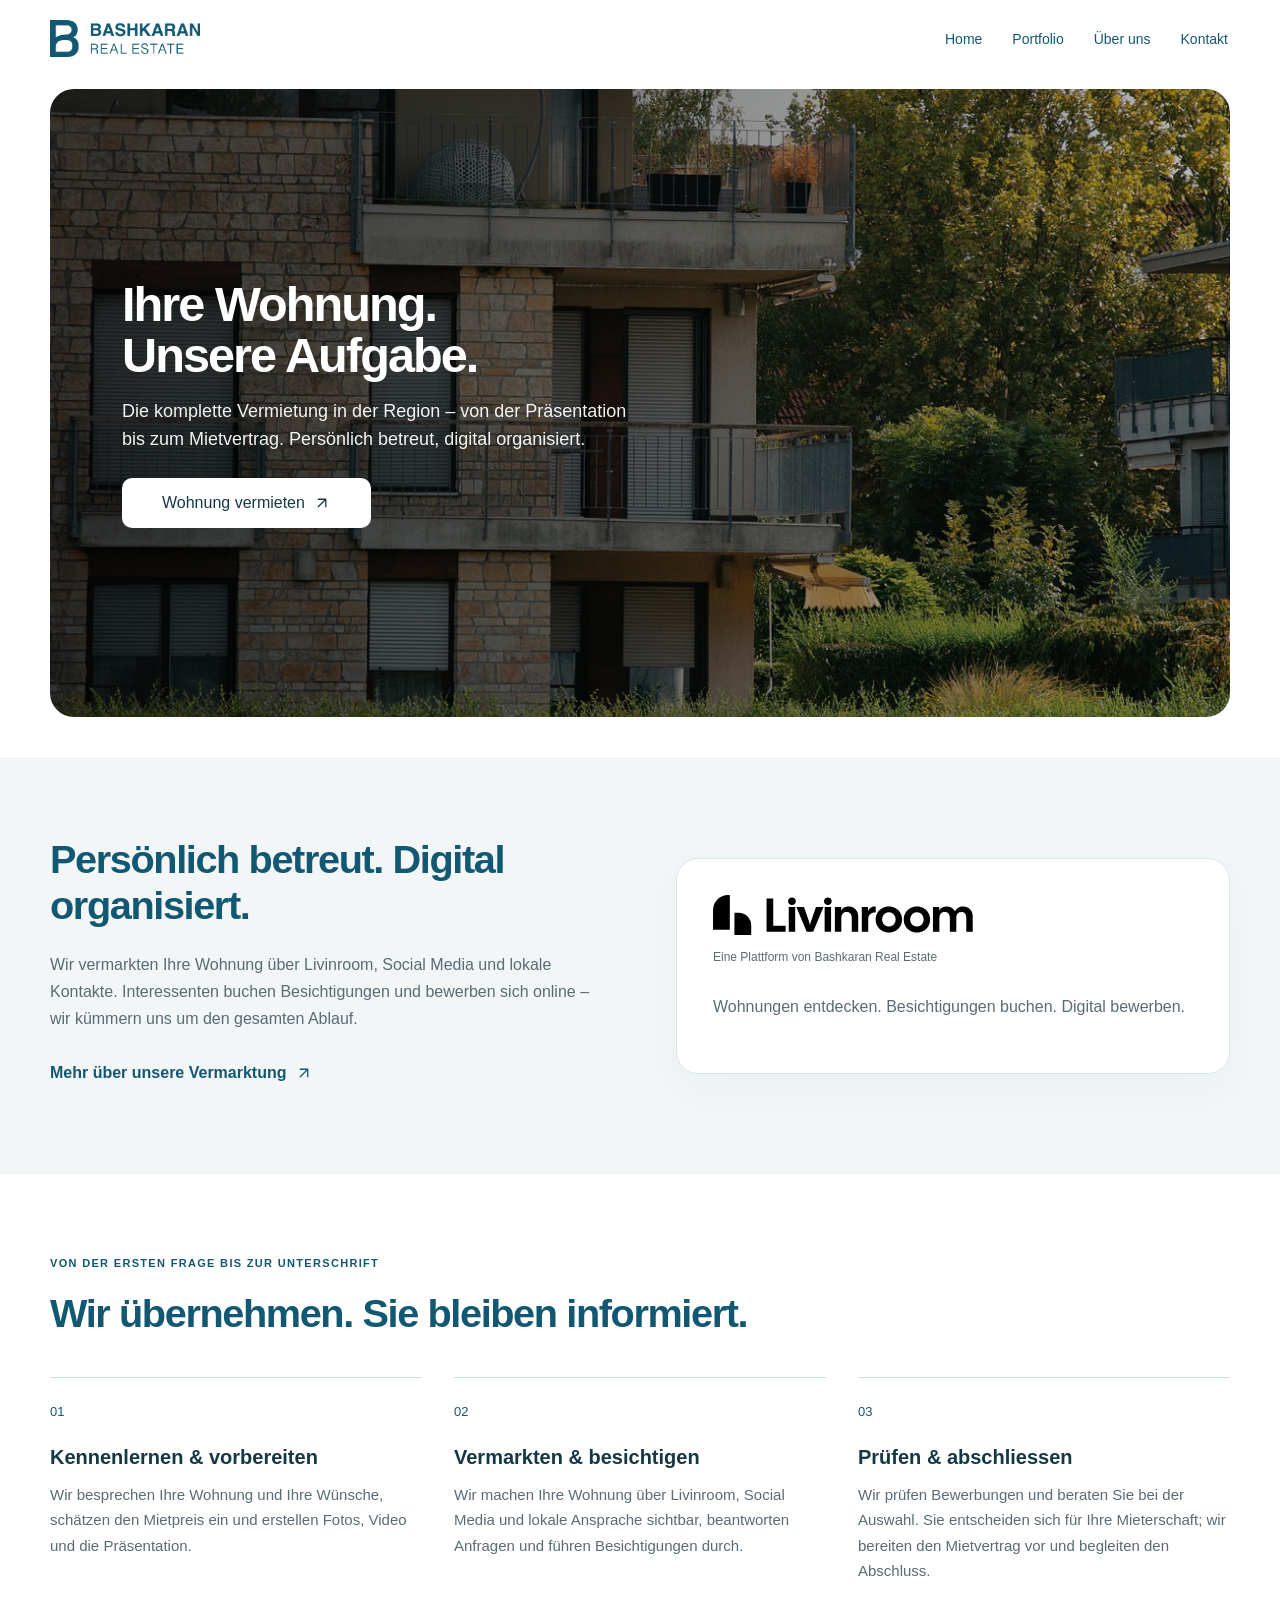
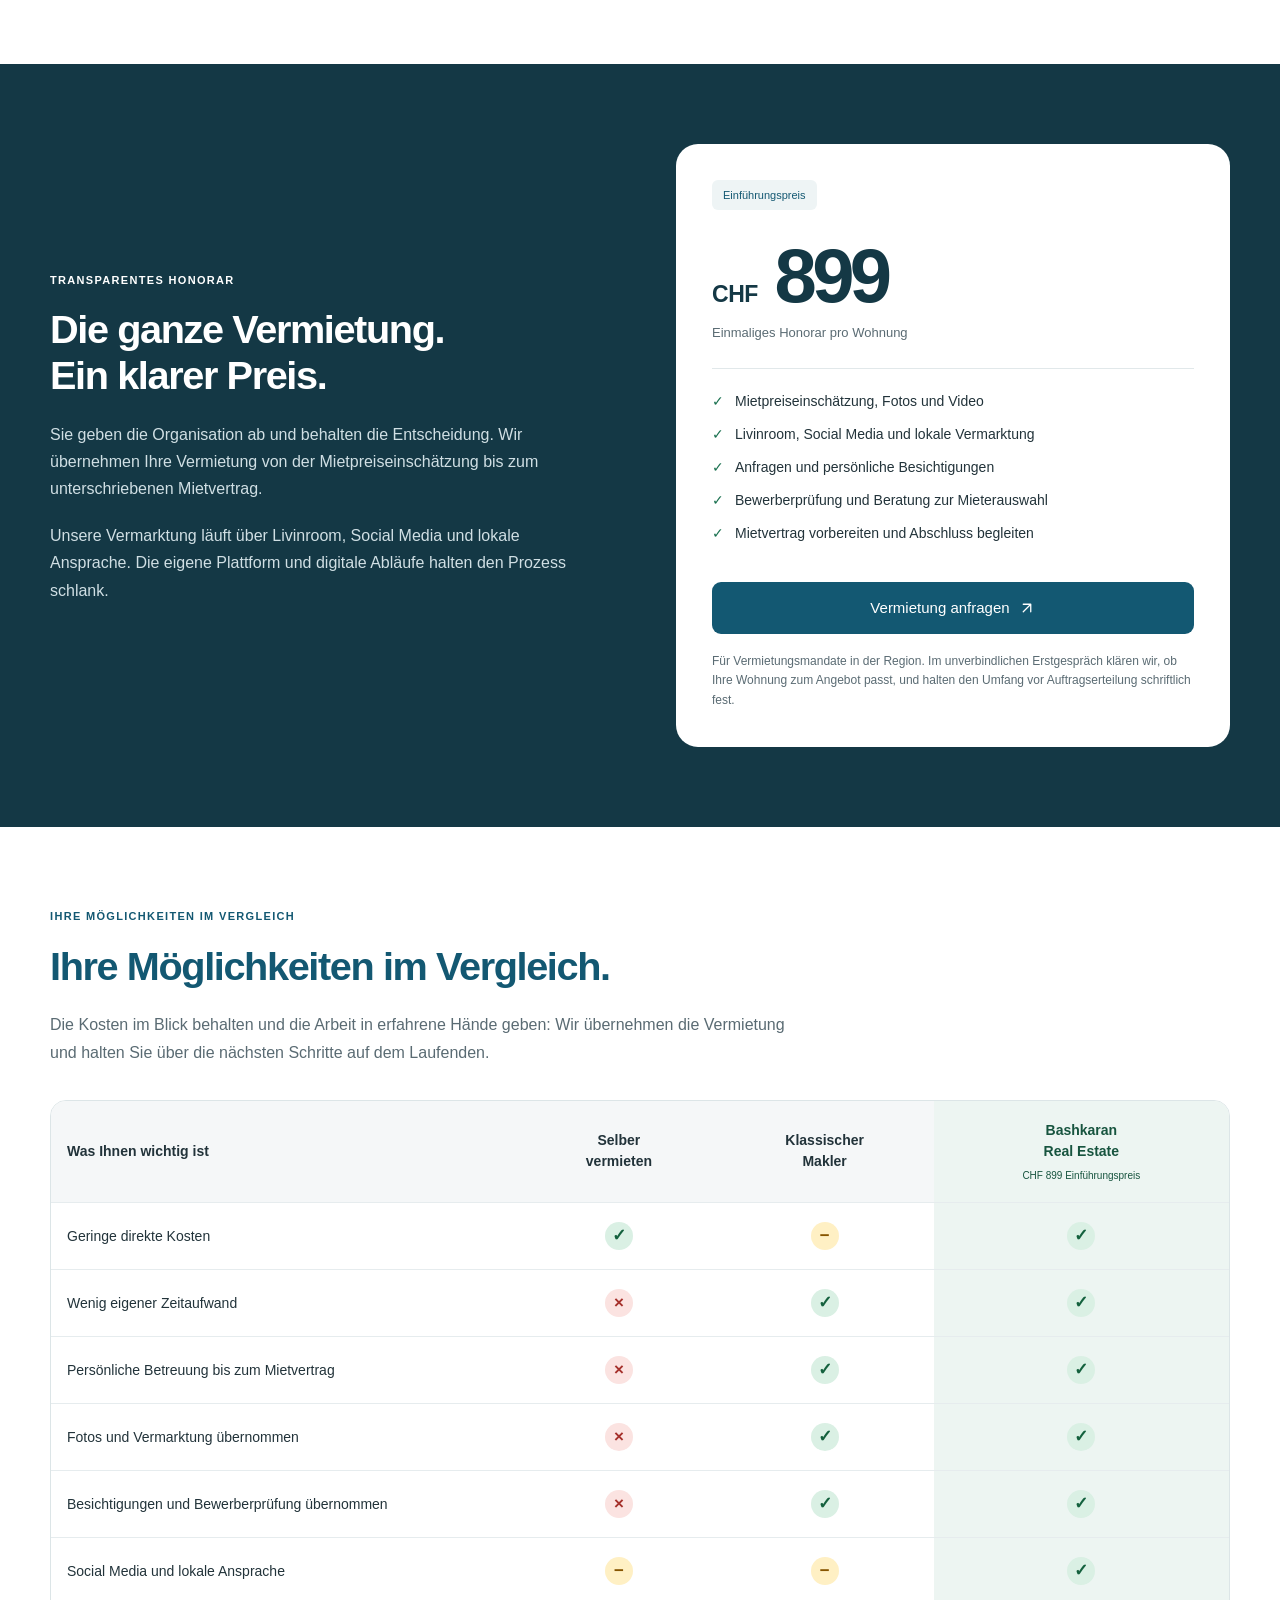
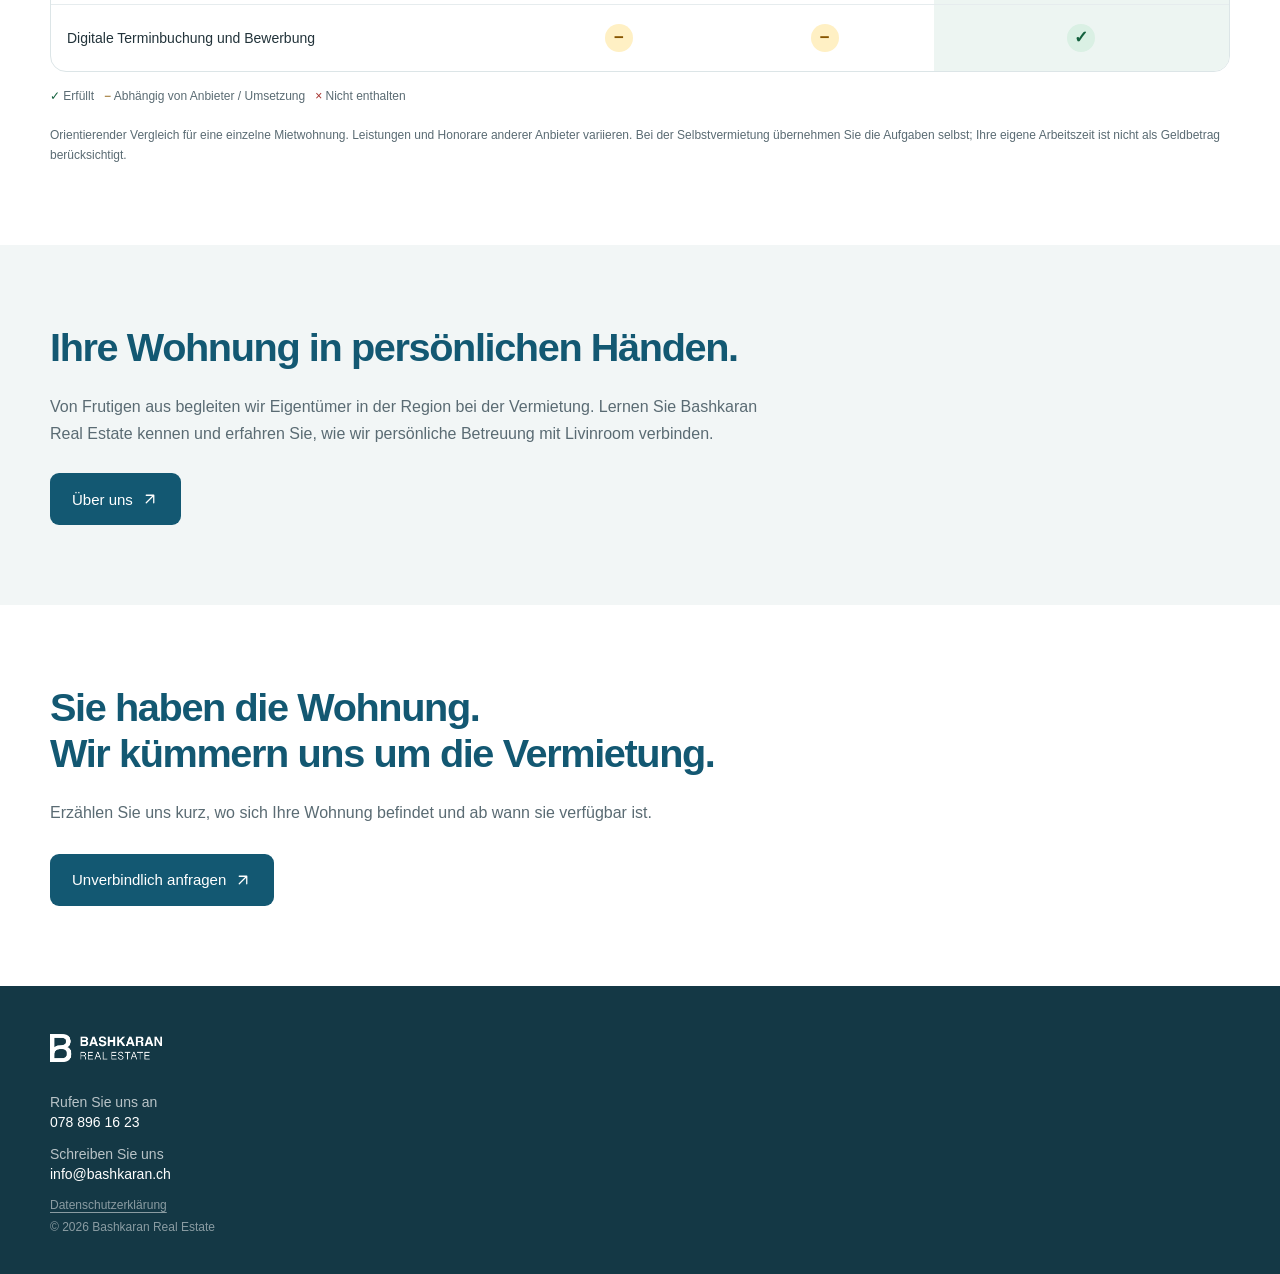
==== commit 96791b49: "Update rental fee to CHF 899" ====
--- a/index.html
+++ b/index.html
@@ -3,8 +3,8 @@
 <head>
 <meta charset="UTF-8">
 <meta name="viewport" content="width=device-width, initial-scale=1.0">
-<title>Wohnung vermieten für CHF 549 | Bashkaran Real Estate</title>
-<meta name="description" content="Komplette Vermietung in der Region zum Einführungspreis von CHF 549. Persönlich betreut mit Livinroom, Social Media und lokaler Vermarktung.">
+<title>Wohnung vermieten für CHF 899 | Bashkaran Real Estate</title>
+<meta name="description" content="Komplette Vermietung in der Region zum Einführungspreis von CHF 899. Persönlich betreut mit Livinroom, Social Media und lokaler Vermarktung.">
 <meta name="robots" content="index, follow, max-image-preview:large">
 <meta name="author" content="Bashkaran Real Estate">
 <meta name="theme-color" content="#135872">
@@ -15,8 +15,8 @@
 
 <meta property="og:type" content="website">
 <meta property="og:site_name" content="Bashkaran Real Estate">
-<meta property="og:title" content="Wohnung vermieten für CHF 549 | Bashkaran Real Estate">
-<meta property="og:description" content="Komplette Vermietung in der Region zum Einführungspreis von CHF 549. Persönlich betreut mit Livinroom, Social Media und lokaler Vermarktung.">
+<meta property="og:title" content="Wohnung vermieten für CHF 899 | Bashkaran Real Estate">
+<meta property="og:description" content="Komplette Vermietung in der Region zum Einführungspreis von CHF 899. Persönlich betreut mit Livinroom, Social Media und lokaler Vermarktung.">
 <meta property="og:url" content="https://www.bashkaran.ch/">
 <meta property="og:image" content="https://www.bashkaran.ch/assets/hero.jpg">
 <meta property="og:image:type" content="image/jpeg">
@@ -26,8 +26,8 @@
 <meta property="og:locale" content="de_CH">
 
 <meta name="twitter:card" content="summary_large_image">
-<meta name="twitter:title" content="Wohnung vermieten für CHF 549 | Bashkaran Real Estate">
-<meta name="twitter:description" content="Komplette Vermietung in der Region zum Einführungspreis von CHF 549. Persönlich betreut mit Livinroom, Social Media und lokaler Vermarktung.">
+<meta name="twitter:title" content="Wohnung vermieten für CHF 899 | Bashkaran Real Estate">
+<meta name="twitter:description" content="Komplette Vermietung in der Region zum Einführungspreis von CHF 899. Persönlich betreut mit Livinroom, Social Media und lokaler Vermarktung.">
 <meta name="twitter:image" content="https://www.bashkaran.ch/assets/hero.jpg">
 <meta name="twitter:image:alt" content="Berglandschaft">
 <link rel="stylesheet" href="site.css">
@@ -64,7 +64,7 @@
     </div>
   </section>
 
-<section class="r-section concept" id="livinroom"><div class="r-wrap concept-grid"><div><h2>Persönlich betreut. Digital organisiert.</h2><p class="r-lead">Wir vermarkten Ihre Wohnung über Livinroom, Social Media und lokale Kontakte. Interessenten buchen Besichtigungen und bewerben sich online – wir kümmern uns um den gesamten Ablauf.</p><a class="r-text-link" href="/ueber-uns#livinroom">Mehr über unsere Vermarktung <svg class="arrow-icon" width="18" height="18" viewBox="0 0 24 24" fill="none" stroke="currentColor" stroke-width="1.7" stroke-linecap="round" stroke-linejoin="round" aria-hidden="true" focusable="false"><path d="M7 17 17 7M7 7h10v10"/></svg></a></div><div class="channel-card"><a class="livinroom-brand-link" href="https://livinroom.ch" aria-label="Zur Livinroom-Webseite"><img class="livinroom-logo" src="assets/livinroom-logo.svg" alt="Livinroom" width="851" height="131" loading="lazy"></a><p class="platform-label">Eine Plattform von Bashkaran Real Estate</p><p>Wohnungen entdecken. Besichtigungen buchen. Digital bewerben.</p></div></div></section><section class="r-section" id="ablauf"><div class="r-wrap"><p class="r-kicker">Von der ersten Frage bis zur Unterschrift</p><h2>Wir übernehmen. Sie bleiben informiert.</h2><div class="r-steps"><article><span>01</span><h3>Kennenlernen & vorbereiten</h3><p>Wir besprechen Ihre Wohnung und Ihre Wünsche, schätzen den Mietpreis ein und erstellen Fotos, Video und die Präsentation.</p></article><article><span>02</span><h3>Vermarkten & besichtigen</h3><p>Wir machen Ihre Wohnung über Livinroom, Social Media und lokale Ansprache sichtbar, beantworten Anfragen und führen Besichtigungen durch.</p></article><article><span>03</span><h3>Prüfen & abschliessen</h3><p>Wir prüfen Bewerbungen und beraten Sie bei der Auswahl. Sie entscheiden sich für Ihre Mieterschaft; wir bereiten den Mietvertrag vor und begleiten den Abschluss.</p></article></div></div></section><section class="r-section price-section" id="honorar"><div class="r-wrap price-grid"><div><p class="r-kicker">Transparentes Honorar</p><h2>Die ganze Vermietung.<br>Ein klarer Preis.</h2><p class="r-lead">Sie geben die Organisation ab und behalten die Entscheidung. Wir übernehmen Ihre Vermietung von der Mietpreiseinschätzung bis zum unterschriebenen Mietvertrag.</p><p>Unsere Vermarktung läuft über Livinroom, Social Media und lokale Ansprache. Die eigene Plattform und digitale Abläufe halten den Prozess schlank.</p></div><div class="price-card"><span class="price-badge">Einführungspreis</span><p class="price-amount"><span>CHF</span> 549</p><p class="price-unit">Einmaliges Honorar pro Wohnung</p><ul><li>Mietpreiseinschätzung, Fotos und Video</li><li>Livinroom, Social Media und lokale Vermarktung</li><li>Anfragen und persönliche Besichtigungen</li><li>Bewerberprüfung und Beratung zur Mieterauswahl</li><li>Mietvertrag vorbereiten und Abschluss begleiten</li></ul><a class="r-button" href="/kontakt">Vermietung anfragen <span aria-hidden="true"><svg class="arrow-icon" width="18" height="18" viewBox="0 0 24 24" fill="none" stroke="currentColor" stroke-width="1.7" stroke-linecap="round" stroke-linejoin="round" aria-hidden="true" focusable="false"><path d="M7 17 17 7M7 7h10v10"/></svg></span></a><p class="r-small">Für Vermietungsmandate in der Region. Im unverbindlichen Erstgespräch klären wir, ob Ihre Wohnung zum Angebot passt, und halten den Umfang vor Auftragserteilung schriftlich fest.</p></div></div></section><section class="r-section comparison" id="vergleich"><div class="r-wrap"><p class="r-kicker">Ihre Möglichkeiten im Vergleich</p><h2>Ihre Möglichkeiten im Vergleich.</h2><p class="r-lead">Die Kosten im Blick behalten und die Arbeit in erfahrene Hände geben: Wir übernehmen die Vermietung und halten Sie über die nächsten Schritte auf dem Laufenden.</p><div class="table-scroll" tabindex="0" role="region" aria-label="Vergleich der Vermietungsangebote"><table><caption class="sr-only">Selbstvermietung, klassischer Makler und Bashkaran Real Estate im Vergleich</caption><thead><tr><th scope="col">Was Ihnen wichtig ist</th><th scope="col">Selber<br>vermieten</th><th scope="col">Klassischer<br>Makler</th><th scope="col">Bashkaran<br>Real Estate<small>CHF 549 Einführungspreis</small></th></tr></thead><tbody><tr><th scope="row">Geringe direkte Kosten</th><td><span class="signal green" role="img" aria-label="Enthalten / erfüllt" title="Enthalten / erfüllt">✓</span></td><td><span class="signal yellow" role="img" aria-label="Je nach Anbieter oder eigener Umsetzung" title="Je nach Anbieter oder eigener Umsetzung">−</span></td><td><span class="signal green" role="img" aria-label="Enthalten / erfüllt" title="Enthalten / erfüllt">✓</span></td></tr><tr><th scope="row">Wenig eigener Zeitaufwand</th><td><span class="signal red" role="img" aria-label="Nicht enthalten / nicht erfüllt" title="Nicht enthalten / nicht erfüllt">×</span></td><td><span class="signal green" role="img" aria-label="Enthalten / erfüllt" title="Enthalten / erfüllt">✓</span></td><td><span class="signal green" role="img" aria-label="Enthalten / erfüllt" title="Enthalten / erfüllt">✓</span></td></tr><tr><th scope="row">Persönliche Betreuung bis zum Mietvertrag</th><td><span class="signal red" role="img" aria-label="Nicht enthalten / nicht erfüllt" title="Nicht enthalten / nicht erfüllt">×</span></td><td><span class="signal green" role="img" aria-label="Enthalten / erfüllt" title="Enthalten / erfüllt">✓</span></td><td><span class="signal green" role="img" aria-label="Enthalten / erfüllt" title="Enthalten / erfüllt">✓</span></td></tr><tr><th scope="row">Fotos und Vermarktung übernommen</th><td><span class="signal red" role="img" aria-label="Nicht enthalten / nicht erfüllt" title="Nicht enthalten / nicht erfüllt">×</span></td><td><span class="signal green" role="img" aria-label="Enthalten / erfüllt" title="Enthalten / erfüllt">✓</span></td><td><span class="signal green" role="img" aria-label="Enthalten / erfüllt" title="Enthalten / erfüllt">✓</span></td></tr><tr><th scope="row">Besichtigungen und Bewerberprüfung übernommen</th><td><span class="signal red" role="img" aria-label="Nicht enthalten / nicht erfüllt" title="Nicht enthalten / nicht erfüllt">×</span></td><td><span class="signal green" role="img" aria-label="Enthalten / erfüllt" title="Enthalten / erfüllt">✓</span></td><td><span class="signal green" role="img" aria-label="Enthalten / erfüllt" title="Enthalten / erfüllt">✓</span></td></tr><tr><th scope="row">Social Media und lokale Ansprache</th><td><span class="signal yellow" role="img" aria-label="Je nach Anbieter oder eigener Umsetzung" title="Je nach Anbieter oder eigener Umsetzung">−</span></td><td><span class="signal yellow" role="img" aria-label="Je nach Anbieter oder eigener Umsetzung" title="Je nach Anbieter oder eigener Umsetzung">−</span></td><td><span class="signal green" role="img" aria-label="Enthalten / erfüllt" title="Enthalten / erfüllt">✓</span></td></tr><tr><th scope="row">Digitale Terminbuchung und Bewerbung</th><td><span class="signal yellow" role="img" aria-label="Je nach Anbieter oder eigener Umsetzung" title="Je nach Anbieter oder eigener Umsetzung">−</span></td><td><span class="signal yellow" role="img" aria-label="Je nach Anbieter oder eigener Umsetzung" title="Je nach Anbieter oder eigener Umsetzung">−</span></td><td><span class="signal green" role="img" aria-label="Enthalten / erfüllt" title="Enthalten / erfüllt">✓</span></td></tr></tbody></table></div><p class="table-note"><span class="legend-green">✓</span> Erfüllt &nbsp; <span class="legend-yellow">−</span> Abhängig von Anbieter / Umsetzung &nbsp; <span class="legend-red">×</span> Nicht enthalten</p><p class="r-small">Orientierender Vergleich für eine einzelne Mietwohnung. Leistungen und Honorare anderer Anbieter variieren. Bei der Selbstvermietung übernehmen Sie die Aufgaben selbst; Ihre eigene Arbeitszeit ist nicht als Geldbetrag berücksichtigt.</p></div></section>
+<section class="r-section concept" id="livinroom"><div class="r-wrap concept-grid"><div><h2>Persönlich betreut. Digital organisiert.</h2><p class="r-lead">Wir vermarkten Ihre Wohnung über Livinroom, Social Media und lokale Kontakte. Interessenten buchen Besichtigungen und bewerben sich online – wir kümmern uns um den gesamten Ablauf.</p><a class="r-text-link" href="/ueber-uns#livinroom">Mehr über unsere Vermarktung <svg class="arrow-icon" width="18" height="18" viewBox="0 0 24 24" fill="none" stroke="currentColor" stroke-width="1.7" stroke-linecap="round" stroke-linejoin="round" aria-hidden="true" focusable="false"><path d="M7 17 17 7M7 7h10v10"/></svg></a></div><div class="channel-card"><a class="livinroom-brand-link" href="https://livinroom.ch" aria-label="Zur Livinroom-Webseite"><img class="livinroom-logo" src="assets/livinroom-logo.svg" alt="Livinroom" width="851" height="131" loading="lazy"></a><p class="platform-label">Eine Plattform von Bashkaran Real Estate</p><p>Wohnungen entdecken. Besichtigungen buchen. Digital bewerben.</p></div></div></section><section class="r-section" id="ablauf"><div class="r-wrap"><p class="r-kicker">Von der ersten Frage bis zur Unterschrift</p><h2>Wir übernehmen. Sie bleiben informiert.</h2><div class="r-steps"><article><span>01</span><h3>Kennenlernen & vorbereiten</h3><p>Wir besprechen Ihre Wohnung und Ihre Wünsche, schätzen den Mietpreis ein und erstellen Fotos, Video und die Präsentation.</p></article><article><span>02</span><h3>Vermarkten & besichtigen</h3><p>Wir machen Ihre Wohnung über Livinroom, Social Media und lokale Ansprache sichtbar, beantworten Anfragen und führen Besichtigungen durch.</p></article><article><span>03</span><h3>Prüfen & abschliessen</h3><p>Wir prüfen Bewerbungen und beraten Sie bei der Auswahl. Sie entscheiden sich für Ihre Mieterschaft; wir bereiten den Mietvertrag vor und begleiten den Abschluss.</p></article></div></div></section><section class="r-section price-section" id="honorar"><div class="r-wrap price-grid"><div><p class="r-kicker">Transparentes Honorar</p><h2>Die ganze Vermietung.<br>Ein klarer Preis.</h2><p class="r-lead">Sie geben die Organisation ab und behalten die Entscheidung. Wir übernehmen Ihre Vermietung von der Mietpreiseinschätzung bis zum unterschriebenen Mietvertrag.</p><p>Unsere Vermarktung läuft über Livinroom, Social Media und lokale Ansprache. Die eigene Plattform und digitale Abläufe halten den Prozess schlank.</p></div><div class="price-card"><span class="price-badge">Einführungspreis</span><p class="price-amount"><span>CHF</span> 899</p><p class="price-unit">Einmaliges Honorar pro Wohnung</p><ul><li>Mietpreiseinschätzung, Fotos und Video</li><li>Livinroom, Social Media und lokale Vermarktung</li><li>Anfragen und persönliche Besichtigungen</li><li>Bewerberprüfung und Beratung zur Mieterauswahl</li><li>Mietvertrag vorbereiten und Abschluss begleiten</li></ul><a class="r-button" href="/kontakt">Vermietung anfragen <span aria-hidden="true"><svg class="arrow-icon" width="18" height="18" viewBox="0 0 24 24" fill="none" stroke="currentColor" stroke-width="1.7" stroke-linecap="round" stroke-linejoin="round" aria-hidden="true" focusable="false"><path d="M7 17 17 7M7 7h10v10"/></svg></span></a><p class="r-small">Für Vermietungsmandate in der Region. Im unverbindlichen Erstgespräch klären wir, ob Ihre Wohnung zum Angebot passt, und halten den Umfang vor Auftragserteilung schriftlich fest.</p></div></div></section><section class="r-section comparison" id="vergleich"><div class="r-wrap"><p class="r-kicker">Ihre Möglichkeiten im Vergleich</p><h2>Ihre Möglichkeiten im Vergleich.</h2><p class="r-lead">Die Kosten im Blick behalten und die Arbeit in erfahrene Hände geben: Wir übernehmen die Vermietung und halten Sie über die nächsten Schritte auf dem Laufenden.</p><div class="table-scroll" tabindex="0" role="region" aria-label="Vergleich der Vermietungsangebote"><table><caption class="sr-only">Selbstvermietung, klassischer Makler und Bashkaran Real Estate im Vergleich</caption><thead><tr><th scope="col">Was Ihnen wichtig ist</th><th scope="col">Selber<br>vermieten</th><th scope="col">Klassischer<br>Makler</th><th scope="col">Bashkaran<br>Real Estate<small>CHF 899 Einführungspreis</small></th></tr></thead><tbody><tr><th scope="row">Geringe direkte Kosten</th><td><span class="signal green" role="img" aria-label="Enthalten / erfüllt" title="Enthalten / erfüllt">✓</span></td><td><span class="signal yellow" role="img" aria-label="Je nach Anbieter oder eigener Umsetzung" title="Je nach Anbieter oder eigener Umsetzung">−</span></td><td><span class="signal green" role="img" aria-label="Enthalten / erfüllt" title="Enthalten / erfüllt">✓</span></td></tr><tr><th scope="row">Wenig eigener Zeitaufwand</th><td><span class="signal red" role="img" aria-label="Nicht enthalten / nicht erfüllt" title="Nicht enthalten / nicht erfüllt">×</span></td><td><span class="signal green" role="img" aria-label="Enthalten / erfüllt" title="Enthalten / erfüllt">✓</span></td><td><span class="signal green" role="img" aria-label="Enthalten / erfüllt" title="Enthalten / erfüllt">✓</span></td></tr><tr><th scope="row">Persönliche Betreuung bis zum Mietvertrag</th><td><span class="signal red" role="img" aria-label="Nicht enthalten / nicht erfüllt" title="Nicht enthalten / nicht erfüllt">×</span></td><td><span class="signal green" role="img" aria-label="Enthalten / erfüllt" title="Enthalten / erfüllt">✓</span></td><td><span class="signal green" role="img" aria-label="Enthalten / erfüllt" title="Enthalten / erfüllt">✓</span></td></tr><tr><th scope="row">Fotos und Vermarktung übernommen</th><td><span class="signal red" role="img" aria-label="Nicht enthalten / nicht erfüllt" title="Nicht enthalten / nicht erfüllt">×</span></td><td><span class="signal green" role="img" aria-label="Enthalten / erfüllt" title="Enthalten / erfüllt">✓</span></td><td><span class="signal green" role="img" aria-label="Enthalten / erfüllt" title="Enthalten / erfüllt">✓</span></td></tr><tr><th scope="row">Besichtigungen und Bewerberprüfung übernommen</th><td><span class="signal red" role="img" aria-label="Nicht enthalten / nicht erfüllt" title="Nicht enthalten / nicht erfüllt">×</span></td><td><span class="signal green" role="img" aria-label="Enthalten / erfüllt" title="Enthalten / erfüllt">✓</span></td><td><span class="signal green" role="img" aria-label="Enthalten / erfüllt" title="Enthalten / erfüllt">✓</span></td></tr><tr><th scope="row">Social Media und lokale Ansprache</th><td><span class="signal yellow" role="img" aria-label="Je nach Anbieter oder eigener Umsetzung" title="Je nach Anbieter oder eigener Umsetzung">−</span></td><td><span class="signal yellow" role="img" aria-label="Je nach Anbieter oder eigener Umsetzung" title="Je nach Anbieter oder eigener Umsetzung">−</span></td><td><span class="signal green" role="img" aria-label="Enthalten / erfüllt" title="Enthalten / erfüllt">✓</span></td></tr><tr><th scope="row">Digitale Terminbuchung und Bewerbung</th><td><span class="signal yellow" role="img" aria-label="Je nach Anbieter oder eigener Umsetzung" title="Je nach Anbieter oder eigener Umsetzung">−</span></td><td><span class="signal yellow" role="img" aria-label="Je nach Anbieter oder eigener Umsetzung" title="Je nach Anbieter oder eigener Umsetzung">−</span></td><td><span class="signal green" role="img" aria-label="Enthalten / erfüllt" title="Enthalten / erfüllt">✓</span></td></tr></tbody></table></div><p class="table-note"><span class="legend-green">✓</span> Erfüllt &nbsp; <span class="legend-yellow">−</span> Abhängig von Anbieter / Umsetzung &nbsp; <span class="legend-red">×</span> Nicht enthalten</p><p class="r-small">Orientierender Vergleich für eine einzelne Mietwohnung. Leistungen und Honorare anderer Anbieter variieren. Bei der Selbstvermietung übernehmen Sie die Aufgaben selbst; Ihre eigene Arbeitszeit ist nicht als Geldbetrag berücksichtigt.</p></div></section>
 
 
 <section class="r-section about-teaser" aria-labelledby="about-teaser-title"><div class="r-wrap"><h2 id="about-teaser-title">Ihre Wohnung in persönlichen Händen.</h2><p class="r-lead">Von Frutigen aus begleiten wir Eigentümer in der Region bei der Vermietung. Lernen Sie Bashkaran Real Estate kennen und erfahren Sie, wie wir persönliche Betreuung mit Livinroom verbinden.</p><a class="r-button" href="/ueber-uns">Über uns <svg class="arrow-icon" width="18" height="18" viewBox="0 0 24 24" fill="none" stroke="currentColor" stroke-width="1.7" stroke-linecap="round" stroke-linejoin="round" aria-hidden="true" focusable="false"><path d="M7 17 17 7M7 7h10v10"/></svg></a></div></section><section class="r-section final-cta"><div class="r-wrap"><h2>Sie haben die Wohnung.<br>Wir kümmern uns um die Vermietung.</h2><p>Erzählen Sie uns kurz, wo sich Ihre Wohnung befindet und ab wann sie verfügbar ist.</p><a class="r-button" href="/kontakt">Unverbindlich anfragen <span aria-hidden="true"><svg class="arrow-icon" width="18" height="18" viewBox="0 0 24 24" fill="none" stroke="currentColor" stroke-width="1.7" stroke-linecap="round" stroke-linejoin="round" aria-hidden="true" focusable="false"><path d="M7 17 17 7M7 7h10v10"/></svg></span></a></div></section>  </main>
@@ -101,7 +101,7 @@
         "url": "https://www.bashkaran.ch/",
         "email": "info@bashkaran.ch",
         "telephone": "+41788961623",
-        "description": "Komplette Vermietung in der Region zum Einführungspreis von CHF 549. Persönlich betreut mit Livinroom, Social Media und lokaler Vermarktung.",
+        "description": "Komplette Vermietung in der Region zum Einführungspreis von CHF 899. Persönlich betreut mit Livinroom, Social Media und lokaler Vermarktung.",
         "image": "https://www.bashkaran.ch/assets/hero.jpg",
         "logo": {
           "@type": "ImageObject",
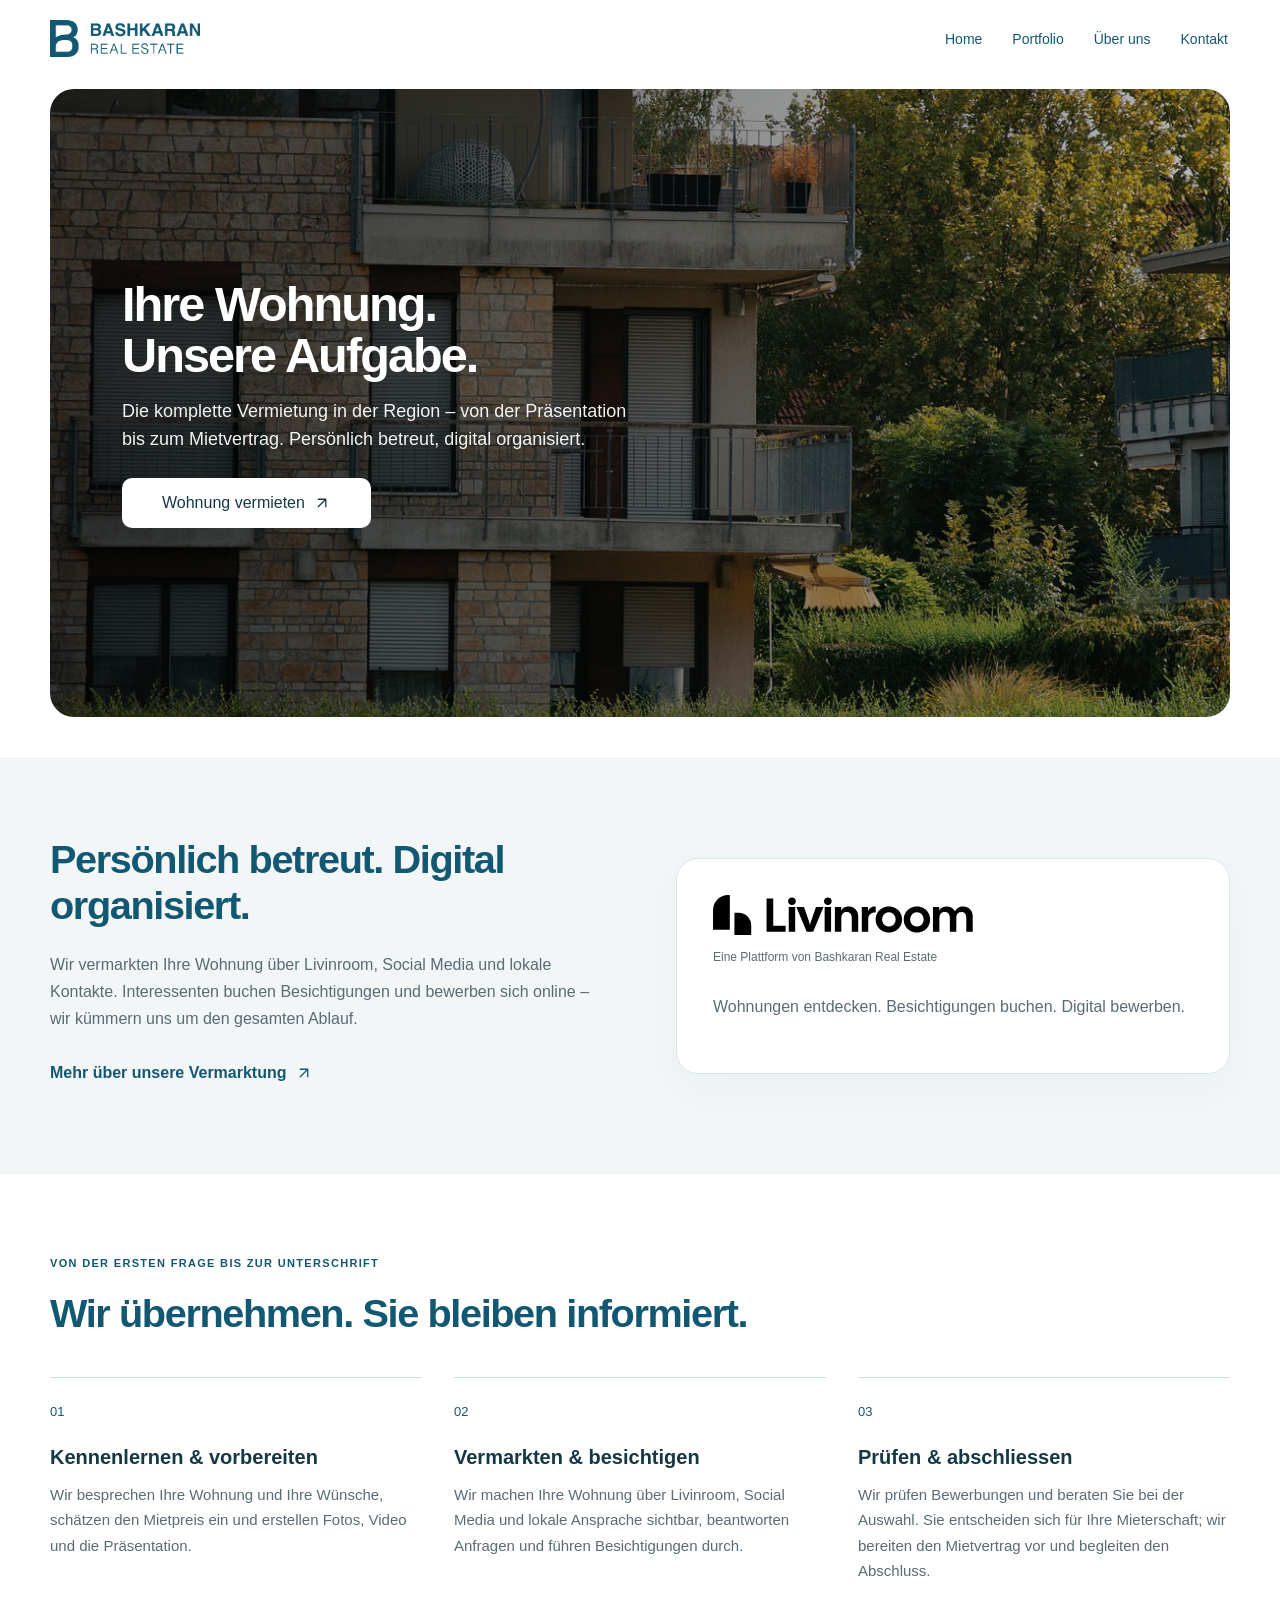
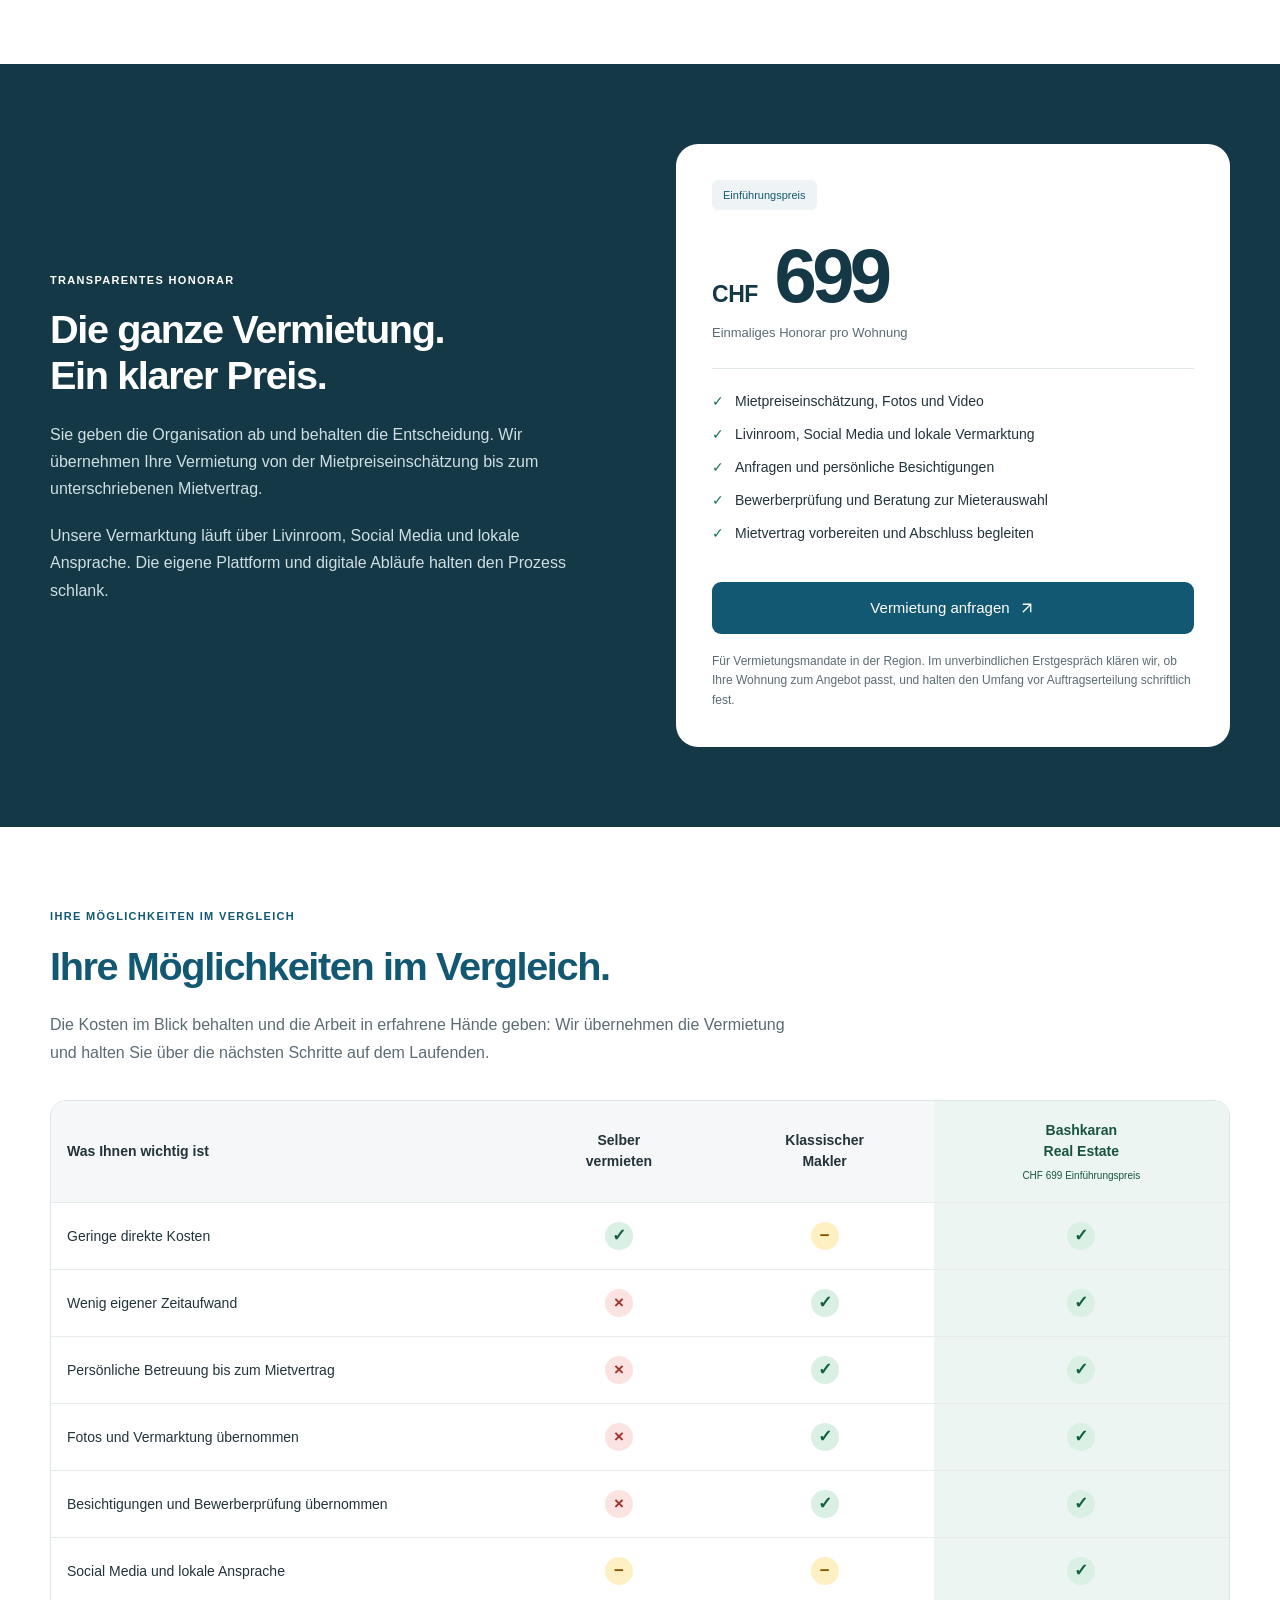
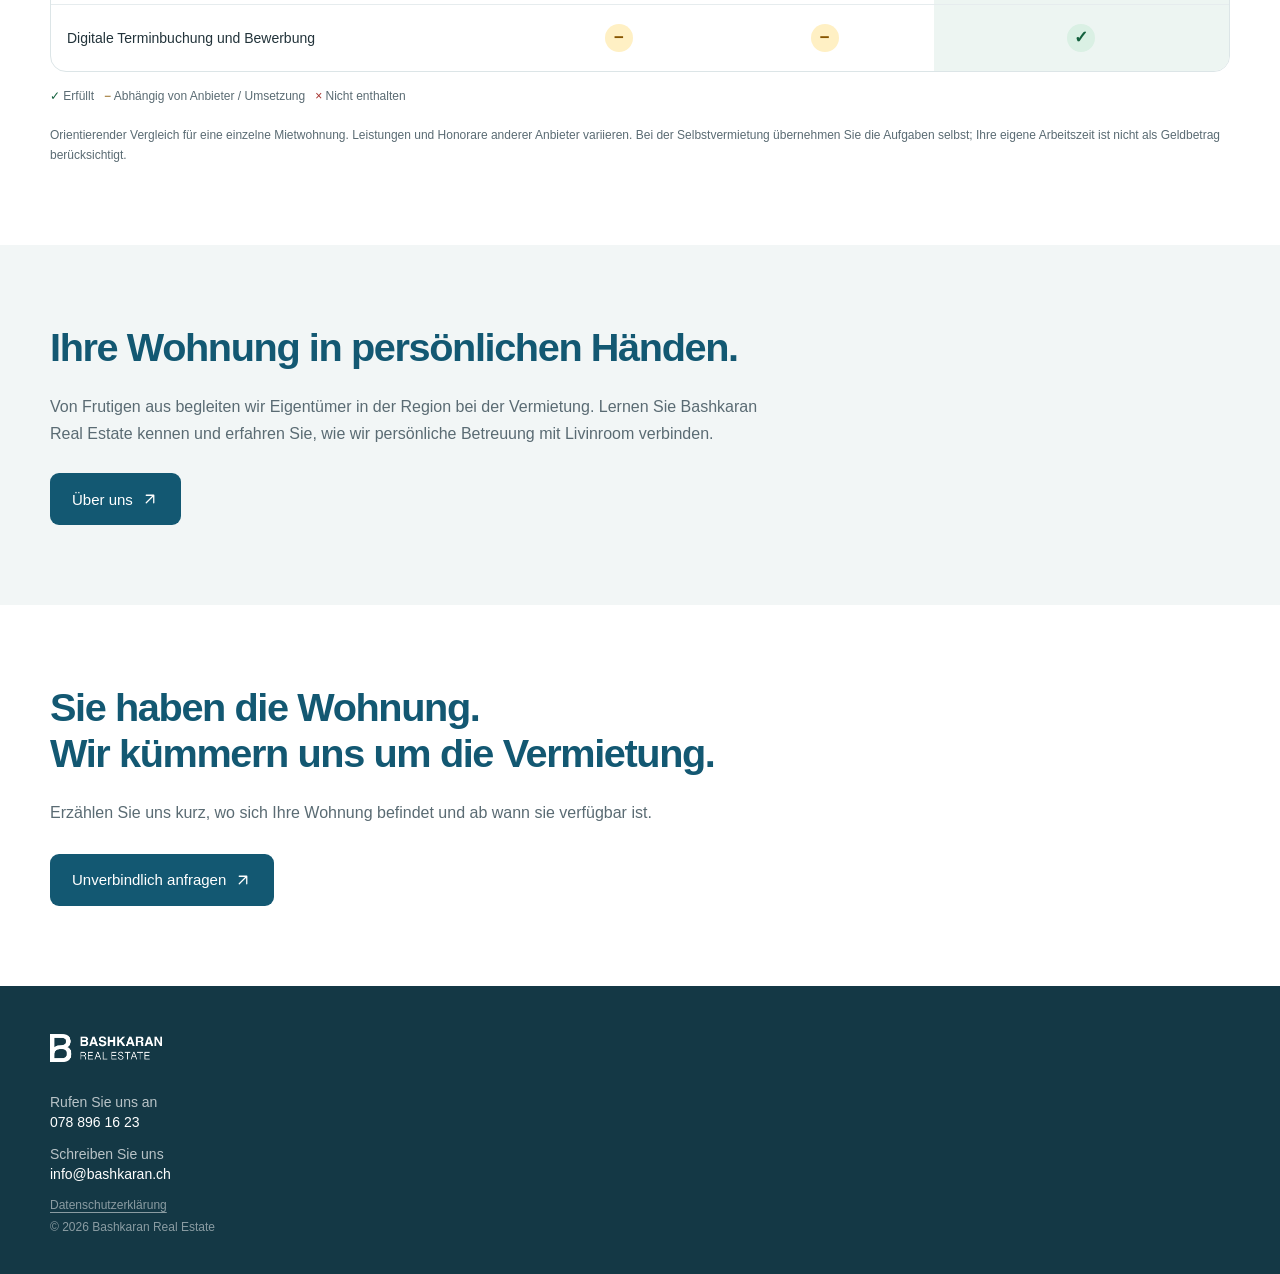
==== commit 6402f65e: "Update rental fee to CHF 699" ====
--- a/index.html
+++ b/index.html
@@ -3,8 +3,8 @@
 <head>
 <meta charset="UTF-8">
 <meta name="viewport" content="width=device-width, initial-scale=1.0">
-<title>Wohnung vermieten für CHF 899 | Bashkaran Real Estate</title>
-<meta name="description" content="Komplette Vermietung in der Region zum Einführungspreis von CHF 899. Persönlich betreut mit Livinroom, Social Media und lokaler Vermarktung.">
+<title>Wohnung vermieten für CHF 699 | Bashkaran Real Estate</title>
+<meta name="description" content="Komplette Vermietung in der Region zum Einführungspreis von CHF 699. Persönlich betreut mit Livinroom, Social Media und lokaler Vermarktung.">
 <meta name="robots" content="index, follow, max-image-preview:large">
 <meta name="author" content="Bashkaran Real Estate">
 <meta name="theme-color" content="#135872">
@@ -15,8 +15,8 @@
 
 <meta property="og:type" content="website">
 <meta property="og:site_name" content="Bashkaran Real Estate">
-<meta property="og:title" content="Wohnung vermieten für CHF 899 | Bashkaran Real Estate">
-<meta property="og:description" content="Komplette Vermietung in der Region zum Einführungspreis von CHF 899. Persönlich betreut mit Livinroom, Social Media und lokaler Vermarktung.">
+<meta property="og:title" content="Wohnung vermieten für CHF 699 | Bashkaran Real Estate">
+<meta property="og:description" content="Komplette Vermietung in der Region zum Einführungspreis von CHF 699. Persönlich betreut mit Livinroom, Social Media und lokaler Vermarktung.">
 <meta property="og:url" content="https://www.bashkaran.ch/">
 <meta property="og:image" content="https://www.bashkaran.ch/assets/hero.jpg">
 <meta property="og:image:type" content="image/jpeg">
@@ -26,8 +26,8 @@
 <meta property="og:locale" content="de_CH">
 
 <meta name="twitter:card" content="summary_large_image">
-<meta name="twitter:title" content="Wohnung vermieten für CHF 899 | Bashkaran Real Estate">
-<meta name="twitter:description" content="Komplette Vermietung in der Region zum Einführungspreis von CHF 899. Persönlich betreut mit Livinroom, Social Media und lokaler Vermarktung.">
+<meta name="twitter:title" content="Wohnung vermieten für CHF 699 | Bashkaran Real Estate">
+<meta name="twitter:description" content="Komplette Vermietung in der Region zum Einführungspreis von CHF 699. Persönlich betreut mit Livinroom, Social Media und lokaler Vermarktung.">
 <meta name="twitter:image" content="https://www.bashkaran.ch/assets/hero.jpg">
 <meta name="twitter:image:alt" content="Berglandschaft">
 <link rel="stylesheet" href="site.css">
@@ -64,7 +64,7 @@
     </div>
   </section>
 
-<section class="r-section concept" id="livinroom"><div class="r-wrap concept-grid"><div><h2>Persönlich betreut. Digital organisiert.</h2><p class="r-lead">Wir vermarkten Ihre Wohnung über Livinroom, Social Media und lokale Kontakte. Interessenten buchen Besichtigungen und bewerben sich online – wir kümmern uns um den gesamten Ablauf.</p><a class="r-text-link" href="/ueber-uns#livinroom">Mehr über unsere Vermarktung <svg class="arrow-icon" width="18" height="18" viewBox="0 0 24 24" fill="none" stroke="currentColor" stroke-width="1.7" stroke-linecap="round" stroke-linejoin="round" aria-hidden="true" focusable="false"><path d="M7 17 17 7M7 7h10v10"/></svg></a></div><div class="channel-card"><a class="livinroom-brand-link" href="https://livinroom.ch" aria-label="Zur Livinroom-Webseite"><img class="livinroom-logo" src="assets/livinroom-logo.svg" alt="Livinroom" width="851" height="131" loading="lazy"></a><p class="platform-label">Eine Plattform von Bashkaran Real Estate</p><p>Wohnungen entdecken. Besichtigungen buchen. Digital bewerben.</p></div></div></section><section class="r-section" id="ablauf"><div class="r-wrap"><p class="r-kicker">Von der ersten Frage bis zur Unterschrift</p><h2>Wir übernehmen. Sie bleiben informiert.</h2><div class="r-steps"><article><span>01</span><h3>Kennenlernen & vorbereiten</h3><p>Wir besprechen Ihre Wohnung und Ihre Wünsche, schätzen den Mietpreis ein und erstellen Fotos, Video und die Präsentation.</p></article><article><span>02</span><h3>Vermarkten & besichtigen</h3><p>Wir machen Ihre Wohnung über Livinroom, Social Media und lokale Ansprache sichtbar, beantworten Anfragen und führen Besichtigungen durch.</p></article><article><span>03</span><h3>Prüfen & abschliessen</h3><p>Wir prüfen Bewerbungen und beraten Sie bei der Auswahl. Sie entscheiden sich für Ihre Mieterschaft; wir bereiten den Mietvertrag vor und begleiten den Abschluss.</p></article></div></div></section><section class="r-section price-section" id="honorar"><div class="r-wrap price-grid"><div><p class="r-kicker">Transparentes Honorar</p><h2>Die ganze Vermietung.<br>Ein klarer Preis.</h2><p class="r-lead">Sie geben die Organisation ab und behalten die Entscheidung. Wir übernehmen Ihre Vermietung von der Mietpreiseinschätzung bis zum unterschriebenen Mietvertrag.</p><p>Unsere Vermarktung läuft über Livinroom, Social Media und lokale Ansprache. Die eigene Plattform und digitale Abläufe halten den Prozess schlank.</p></div><div class="price-card"><span class="price-badge">Einführungspreis</span><p class="price-amount"><span>CHF</span> 899</p><p class="price-unit">Einmaliges Honorar pro Wohnung</p><ul><li>Mietpreiseinschätzung, Fotos und Video</li><li>Livinroom, Social Media und lokale Vermarktung</li><li>Anfragen und persönliche Besichtigungen</li><li>Bewerberprüfung und Beratung zur Mieterauswahl</li><li>Mietvertrag vorbereiten und Abschluss begleiten</li></ul><a class="r-button" href="/kontakt">Vermietung anfragen <span aria-hidden="true"><svg class="arrow-icon" width="18" height="18" viewBox="0 0 24 24" fill="none" stroke="currentColor" stroke-width="1.7" stroke-linecap="round" stroke-linejoin="round" aria-hidden="true" focusable="false"><path d="M7 17 17 7M7 7h10v10"/></svg></span></a><p class="r-small">Für Vermietungsmandate in der Region. Im unverbindlichen Erstgespräch klären wir, ob Ihre Wohnung zum Angebot passt, und halten den Umfang vor Auftragserteilung schriftlich fest.</p></div></div></section><section class="r-section comparison" id="vergleich"><div class="r-wrap"><p class="r-kicker">Ihre Möglichkeiten im Vergleich</p><h2>Ihre Möglichkeiten im Vergleich.</h2><p class="r-lead">Die Kosten im Blick behalten und die Arbeit in erfahrene Hände geben: Wir übernehmen die Vermietung und halten Sie über die nächsten Schritte auf dem Laufenden.</p><div class="table-scroll" tabindex="0" role="region" aria-label="Vergleich der Vermietungsangebote"><table><caption class="sr-only">Selbstvermietung, klassischer Makler und Bashkaran Real Estate im Vergleich</caption><thead><tr><th scope="col">Was Ihnen wichtig ist</th><th scope="col">Selber<br>vermieten</th><th scope="col">Klassischer<br>Makler</th><th scope="col">Bashkaran<br>Real Estate<small>CHF 899 Einführungspreis</small></th></tr></thead><tbody><tr><th scope="row">Geringe direkte Kosten</th><td><span class="signal green" role="img" aria-label="Enthalten / erfüllt" title="Enthalten / erfüllt">✓</span></td><td><span class="signal yellow" role="img" aria-label="Je nach Anbieter oder eigener Umsetzung" title="Je nach Anbieter oder eigener Umsetzung">−</span></td><td><span class="signal green" role="img" aria-label="Enthalten / erfüllt" title="Enthalten / erfüllt">✓</span></td></tr><tr><th scope="row">Wenig eigener Zeitaufwand</th><td><span class="signal red" role="img" aria-label="Nicht enthalten / nicht erfüllt" title="Nicht enthalten / nicht erfüllt">×</span></td><td><span class="signal green" role="img" aria-label="Enthalten / erfüllt" title="Enthalten / erfüllt">✓</span></td><td><span class="signal green" role="img" aria-label="Enthalten / erfüllt" title="Enthalten / erfüllt">✓</span></td></tr><tr><th scope="row">Persönliche Betreuung bis zum Mietvertrag</th><td><span class="signal red" role="img" aria-label="Nicht enthalten / nicht erfüllt" title="Nicht enthalten / nicht erfüllt">×</span></td><td><span class="signal green" role="img" aria-label="Enthalten / erfüllt" title="Enthalten / erfüllt">✓</span></td><td><span class="signal green" role="img" aria-label="Enthalten / erfüllt" title="Enthalten / erfüllt">✓</span></td></tr><tr><th scope="row">Fotos und Vermarktung übernommen</th><td><span class="signal red" role="img" aria-label="Nicht enthalten / nicht erfüllt" title="Nicht enthalten / nicht erfüllt">×</span></td><td><span class="signal green" role="img" aria-label="Enthalten / erfüllt" title="Enthalten / erfüllt">✓</span></td><td><span class="signal green" role="img" aria-label="Enthalten / erfüllt" title="Enthalten / erfüllt">✓</span></td></tr><tr><th scope="row">Besichtigungen und Bewerberprüfung übernommen</th><td><span class="signal red" role="img" aria-label="Nicht enthalten / nicht erfüllt" title="Nicht enthalten / nicht erfüllt">×</span></td><td><span class="signal green" role="img" aria-label="Enthalten / erfüllt" title="Enthalten / erfüllt">✓</span></td><td><span class="signal green" role="img" aria-label="Enthalten / erfüllt" title="Enthalten / erfüllt">✓</span></td></tr><tr><th scope="row">Social Media und lokale Ansprache</th><td><span class="signal yellow" role="img" aria-label="Je nach Anbieter oder eigener Umsetzung" title="Je nach Anbieter oder eigener Umsetzung">−</span></td><td><span class="signal yellow" role="img" aria-label="Je nach Anbieter oder eigener Umsetzung" title="Je nach Anbieter oder eigener Umsetzung">−</span></td><td><span class="signal green" role="img" aria-label="Enthalten / erfüllt" title="Enthalten / erfüllt">✓</span></td></tr><tr><th scope="row">Digitale Terminbuchung und Bewerbung</th><td><span class="signal yellow" role="img" aria-label="Je nach Anbieter oder eigener Umsetzung" title="Je nach Anbieter oder eigener Umsetzung">−</span></td><td><span class="signal yellow" role="img" aria-label="Je nach Anbieter oder eigener Umsetzung" title="Je nach Anbieter oder eigener Umsetzung">−</span></td><td><span class="signal green" role="img" aria-label="Enthalten / erfüllt" title="Enthalten / erfüllt">✓</span></td></tr></tbody></table></div><p class="table-note"><span class="legend-green">✓</span> Erfüllt &nbsp; <span class="legend-yellow">−</span> Abhängig von Anbieter / Umsetzung &nbsp; <span class="legend-red">×</span> Nicht enthalten</p><p class="r-small">Orientierender Vergleich für eine einzelne Mietwohnung. Leistungen und Honorare anderer Anbieter variieren. Bei der Selbstvermietung übernehmen Sie die Aufgaben selbst; Ihre eigene Arbeitszeit ist nicht als Geldbetrag berücksichtigt.</p></div></section>
+<section class="r-section concept" id="livinroom"><div class="r-wrap concept-grid"><div><h2>Persönlich betreut. Digital organisiert.</h2><p class="r-lead">Wir vermarkten Ihre Wohnung über Livinroom, Social Media und lokale Kontakte. Interessenten buchen Besichtigungen und bewerben sich online – wir kümmern uns um den gesamten Ablauf.</p><a class="r-text-link" href="/ueber-uns#livinroom">Mehr über unsere Vermarktung <svg class="arrow-icon" width="18" height="18" viewBox="0 0 24 24" fill="none" stroke="currentColor" stroke-width="1.7" stroke-linecap="round" stroke-linejoin="round" aria-hidden="true" focusable="false"><path d="M7 17 17 7M7 7h10v10"/></svg></a></div><div class="channel-card"><a class="livinroom-brand-link" href="https://livinroom.ch" aria-label="Zur Livinroom-Webseite"><img class="livinroom-logo" src="assets/livinroom-logo.svg" alt="Livinroom" width="851" height="131" loading="lazy"></a><p class="platform-label">Eine Plattform von Bashkaran Real Estate</p><p>Wohnungen entdecken. Besichtigungen buchen. Digital bewerben.</p></div></div></section><section class="r-section" id="ablauf"><div class="r-wrap"><p class="r-kicker">Von der ersten Frage bis zur Unterschrift</p><h2>Wir übernehmen. Sie bleiben informiert.</h2><div class="r-steps"><article><span>01</span><h3>Kennenlernen & vorbereiten</h3><p>Wir besprechen Ihre Wohnung und Ihre Wünsche, schätzen den Mietpreis ein und erstellen Fotos, Video und die Präsentation.</p></article><article><span>02</span><h3>Vermarkten & besichtigen</h3><p>Wir machen Ihre Wohnung über Livinroom, Social Media und lokale Ansprache sichtbar, beantworten Anfragen und führen Besichtigungen durch.</p></article><article><span>03</span><h3>Prüfen & abschliessen</h3><p>Wir prüfen Bewerbungen und beraten Sie bei der Auswahl. Sie entscheiden sich für Ihre Mieterschaft; wir bereiten den Mietvertrag vor und begleiten den Abschluss.</p></article></div></div></section><section class="r-section price-section" id="honorar"><div class="r-wrap price-grid"><div><p class="r-kicker">Transparentes Honorar</p><h2>Die ganze Vermietung.<br>Ein klarer Preis.</h2><p class="r-lead">Sie geben die Organisation ab und behalten die Entscheidung. Wir übernehmen Ihre Vermietung von der Mietpreiseinschätzung bis zum unterschriebenen Mietvertrag.</p><p>Unsere Vermarktung läuft über Livinroom, Social Media und lokale Ansprache. Die eigene Plattform und digitale Abläufe halten den Prozess schlank.</p></div><div class="price-card"><span class="price-badge">Einführungspreis</span><p class="price-amount"><span>CHF</span> 699</p><p class="price-unit">Einmaliges Honorar pro Wohnung</p><ul><li>Mietpreiseinschätzung, Fotos und Video</li><li>Livinroom, Social Media und lokale Vermarktung</li><li>Anfragen und persönliche Besichtigungen</li><li>Bewerberprüfung und Beratung zur Mieterauswahl</li><li>Mietvertrag vorbereiten und Abschluss begleiten</li></ul><a class="r-button" href="/kontakt">Vermietung anfragen <span aria-hidden="true"><svg class="arrow-icon" width="18" height="18" viewBox="0 0 24 24" fill="none" stroke="currentColor" stroke-width="1.7" stroke-linecap="round" stroke-linejoin="round" aria-hidden="true" focusable="false"><path d="M7 17 17 7M7 7h10v10"/></svg></span></a><p class="r-small">Für Vermietungsmandate in der Region. Im unverbindlichen Erstgespräch klären wir, ob Ihre Wohnung zum Angebot passt, und halten den Umfang vor Auftragserteilung schriftlich fest.</p></div></div></section><section class="r-section comparison" id="vergleich"><div class="r-wrap"><p class="r-kicker">Ihre Möglichkeiten im Vergleich</p><h2>Ihre Möglichkeiten im Vergleich.</h2><p class="r-lead">Die Kosten im Blick behalten und die Arbeit in erfahrene Hände geben: Wir übernehmen die Vermietung und halten Sie über die nächsten Schritte auf dem Laufenden.</p><div class="table-scroll" tabindex="0" role="region" aria-label="Vergleich der Vermietungsangebote"><table><caption class="sr-only">Selbstvermietung, klassischer Makler und Bashkaran Real Estate im Vergleich</caption><thead><tr><th scope="col">Was Ihnen wichtig ist</th><th scope="col">Selber<br>vermieten</th><th scope="col">Klassischer<br>Makler</th><th scope="col">Bashkaran<br>Real Estate<small>CHF 699 Einführungspreis</small></th></tr></thead><tbody><tr><th scope="row">Geringe direkte Kosten</th><td><span class="signal green" role="img" aria-label="Enthalten / erfüllt" title="Enthalten / erfüllt">✓</span></td><td><span class="signal yellow" role="img" aria-label="Je nach Anbieter oder eigener Umsetzung" title="Je nach Anbieter oder eigener Umsetzung">−</span></td><td><span class="signal green" role="img" aria-label="Enthalten / erfüllt" title="Enthalten / erfüllt">✓</span></td></tr><tr><th scope="row">Wenig eigener Zeitaufwand</th><td><span class="signal red" role="img" aria-label="Nicht enthalten / nicht erfüllt" title="Nicht enthalten / nicht erfüllt">×</span></td><td><span class="signal green" role="img" aria-label="Enthalten / erfüllt" title="Enthalten / erfüllt">✓</span></td><td><span class="signal green" role="img" aria-label="Enthalten / erfüllt" title="Enthalten / erfüllt">✓</span></td></tr><tr><th scope="row">Persönliche Betreuung bis zum Mietvertrag</th><td><span class="signal red" role="img" aria-label="Nicht enthalten / nicht erfüllt" title="Nicht enthalten / nicht erfüllt">×</span></td><td><span class="signal green" role="img" aria-label="Enthalten / erfüllt" title="Enthalten / erfüllt">✓</span></td><td><span class="signal green" role="img" aria-label="Enthalten / erfüllt" title="Enthalten / erfüllt">✓</span></td></tr><tr><th scope="row">Fotos und Vermarktung übernommen</th><td><span class="signal red" role="img" aria-label="Nicht enthalten / nicht erfüllt" title="Nicht enthalten / nicht erfüllt">×</span></td><td><span class="signal green" role="img" aria-label="Enthalten / erfüllt" title="Enthalten / erfüllt">✓</span></td><td><span class="signal green" role="img" aria-label="Enthalten / erfüllt" title="Enthalten / erfüllt">✓</span></td></tr><tr><th scope="row">Besichtigungen und Bewerberprüfung übernommen</th><td><span class="signal red" role="img" aria-label="Nicht enthalten / nicht erfüllt" title="Nicht enthalten / nicht erfüllt">×</span></td><td><span class="signal green" role="img" aria-label="Enthalten / erfüllt" title="Enthalten / erfüllt">✓</span></td><td><span class="signal green" role="img" aria-label="Enthalten / erfüllt" title="Enthalten / erfüllt">✓</span></td></tr><tr><th scope="row">Social Media und lokale Ansprache</th><td><span class="signal yellow" role="img" aria-label="Je nach Anbieter oder eigener Umsetzung" title="Je nach Anbieter oder eigener Umsetzung">−</span></td><td><span class="signal yellow" role="img" aria-label="Je nach Anbieter oder eigener Umsetzung" title="Je nach Anbieter oder eigener Umsetzung">−</span></td><td><span class="signal green" role="img" aria-label="Enthalten / erfüllt" title="Enthalten / erfüllt">✓</span></td></tr><tr><th scope="row">Digitale Terminbuchung und Bewerbung</th><td><span class="signal yellow" role="img" aria-label="Je nach Anbieter oder eigener Umsetzung" title="Je nach Anbieter oder eigener Umsetzung">−</span></td><td><span class="signal yellow" role="img" aria-label="Je nach Anbieter oder eigener Umsetzung" title="Je nach Anbieter oder eigener Umsetzung">−</span></td><td><span class="signal green" role="img" aria-label="Enthalten / erfüllt" title="Enthalten / erfüllt">✓</span></td></tr></tbody></table></div><p class="table-note"><span class="legend-green">✓</span> Erfüllt &nbsp; <span class="legend-yellow">−</span> Abhängig von Anbieter / Umsetzung &nbsp; <span class="legend-red">×</span> Nicht enthalten</p><p class="r-small">Orientierender Vergleich für eine einzelne Mietwohnung. Leistungen und Honorare anderer Anbieter variieren. Bei der Selbstvermietung übernehmen Sie die Aufgaben selbst; Ihre eigene Arbeitszeit ist nicht als Geldbetrag berücksichtigt.</p></div></section>
 
 
 <section class="r-section about-teaser" aria-labelledby="about-teaser-title"><div class="r-wrap"><h2 id="about-teaser-title">Ihre Wohnung in persönlichen Händen.</h2><p class="r-lead">Von Frutigen aus begleiten wir Eigentümer in der Region bei der Vermietung. Lernen Sie Bashkaran Real Estate kennen und erfahren Sie, wie wir persönliche Betreuung mit Livinroom verbinden.</p><a class="r-button" href="/ueber-uns">Über uns <svg class="arrow-icon" width="18" height="18" viewBox="0 0 24 24" fill="none" stroke="currentColor" stroke-width="1.7" stroke-linecap="round" stroke-linejoin="round" aria-hidden="true" focusable="false"><path d="M7 17 17 7M7 7h10v10"/></svg></a></div></section><section class="r-section final-cta"><div class="r-wrap"><h2>Sie haben die Wohnung.<br>Wir kümmern uns um die Vermietung.</h2><p>Erzählen Sie uns kurz, wo sich Ihre Wohnung befindet und ab wann sie verfügbar ist.</p><a class="r-button" href="/kontakt">Unverbindlich anfragen <span aria-hidden="true"><svg class="arrow-icon" width="18" height="18" viewBox="0 0 24 24" fill="none" stroke="currentColor" stroke-width="1.7" stroke-linecap="round" stroke-linejoin="round" aria-hidden="true" focusable="false"><path d="M7 17 17 7M7 7h10v10"/></svg></span></a></div></section>  </main>
@@ -101,7 +101,7 @@
         "url": "https://www.bashkaran.ch/",
         "email": "info@bashkaran.ch",
         "telephone": "+41788961623",
-        "description": "Komplette Vermietung in der Region zum Einführungspreis von CHF 899. Persönlich betreut mit Livinroom, Social Media und lokaler Vermarktung.",
+        "description": "Komplette Vermietung in der Region zum Einführungspreis von CHF 699. Persönlich betreut mit Livinroom, Social Media und lokaler Vermarktung.",
         "image": "https://www.bashkaran.ch/assets/hero.jpg",
         "logo": {
           "@type": "ImageObject",
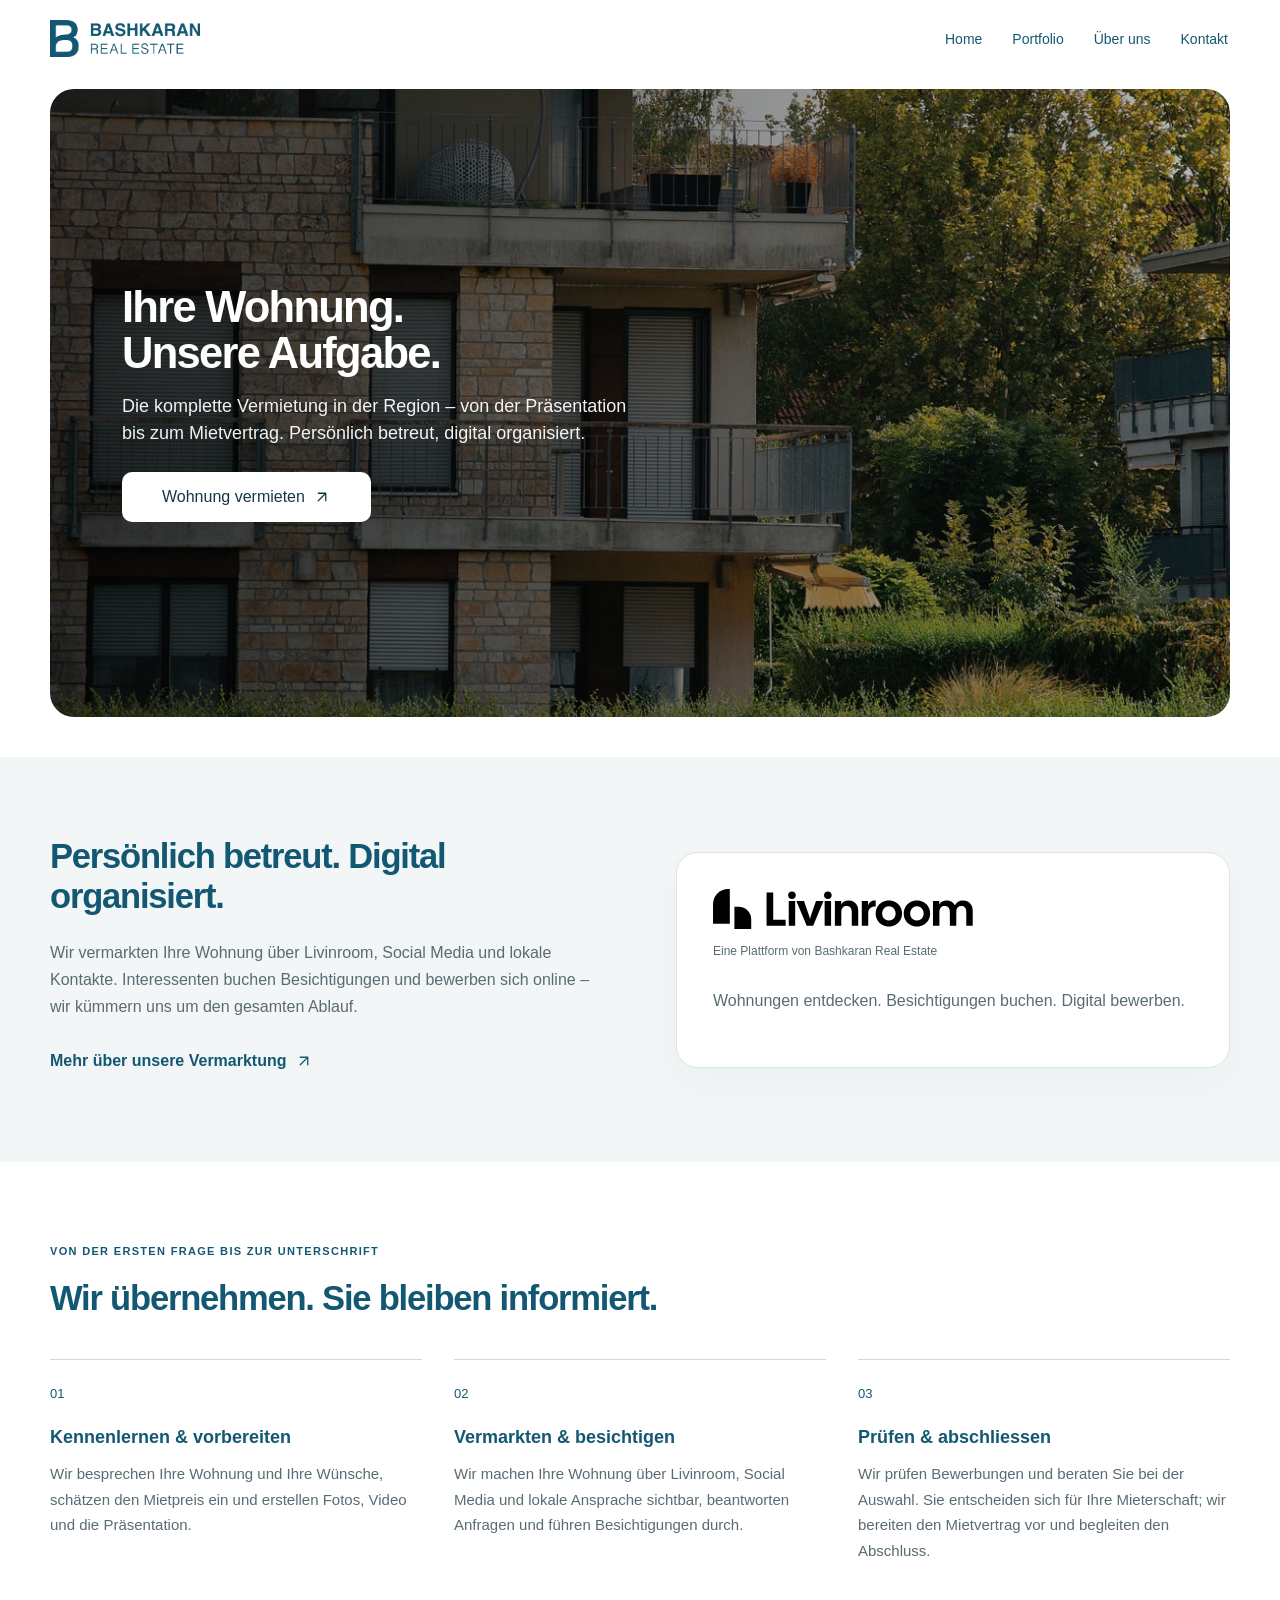
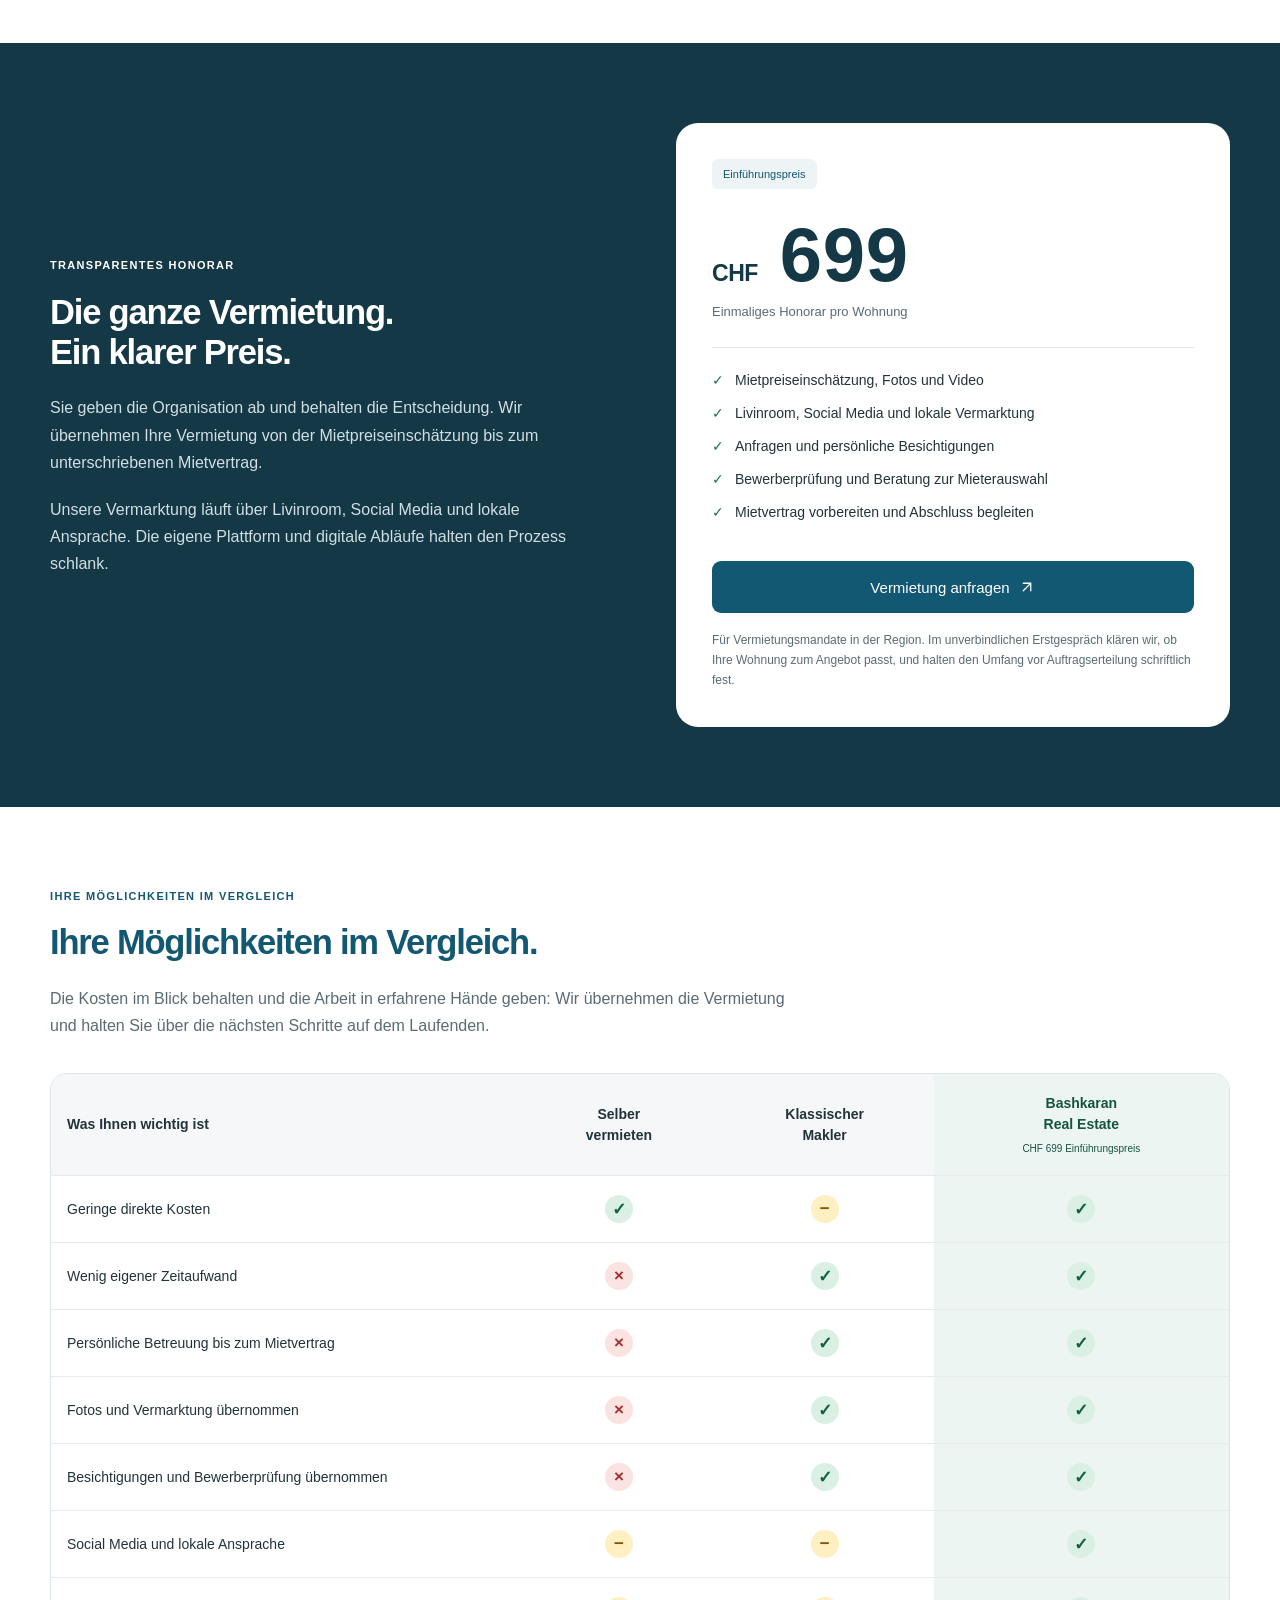
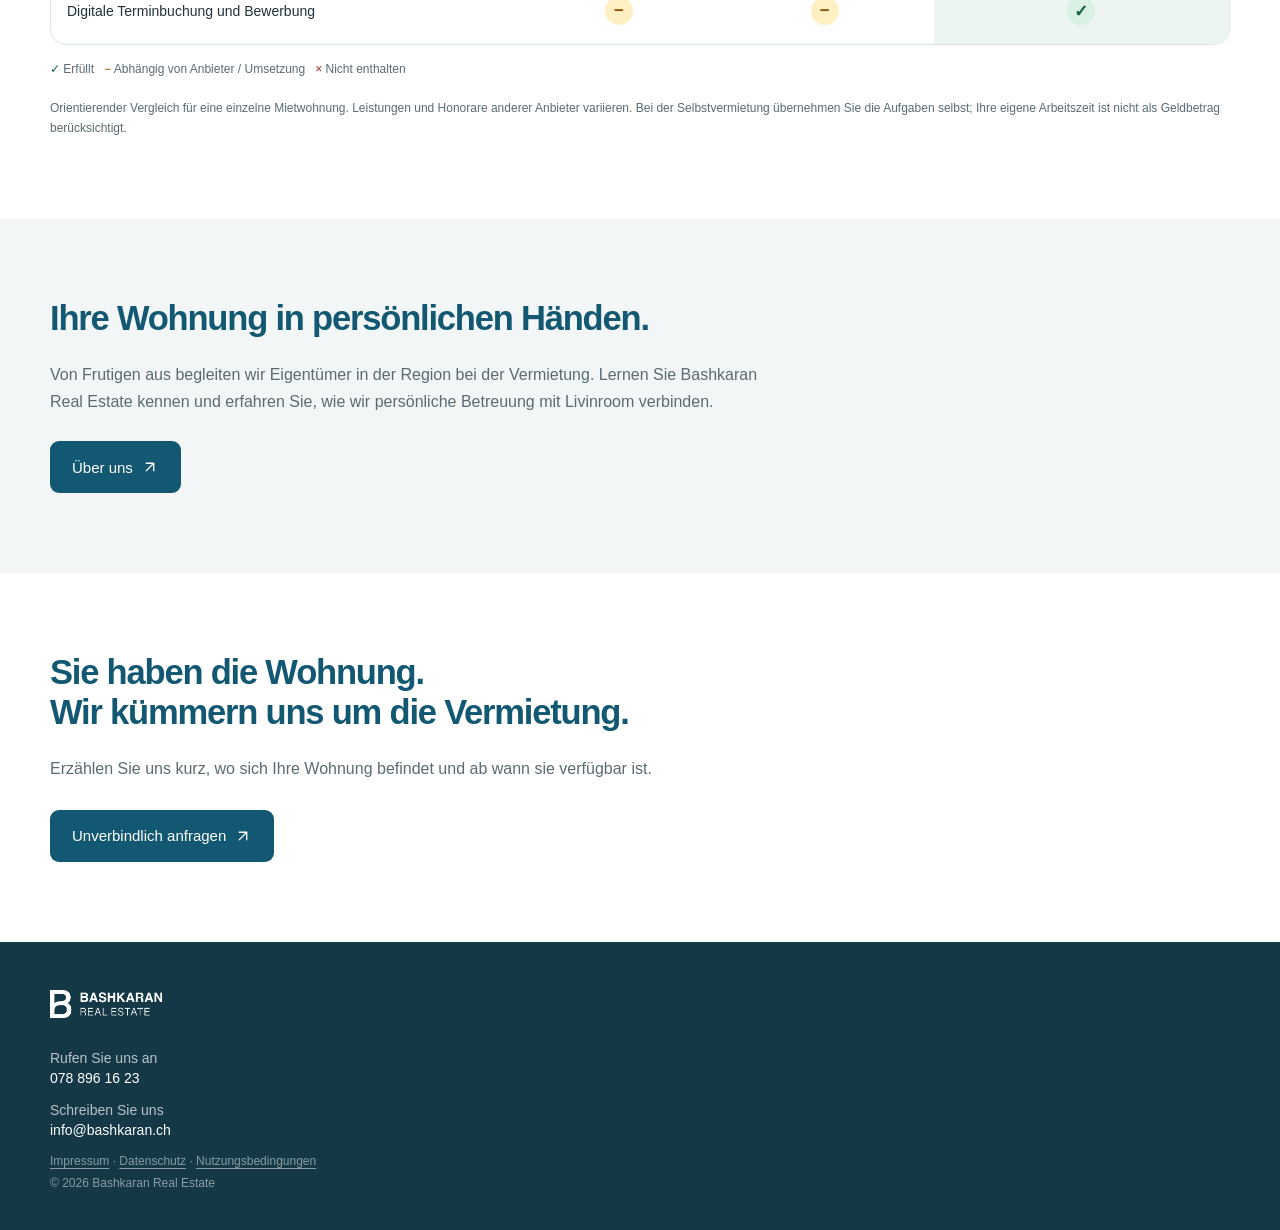
==== commit 5553badf: "Add legal information pages and refine heading typography" ====
--- a/index.html
+++ b/index.html
@@ -76,7 +76,7 @@
       <p class="footer-info"><a href="tel:+41788961623">078 896 16 23</a></p>
       <p class="footer-label">Schreiben Sie uns</p>
       <p class="footer-info"><a href="mailto:info@bashkaran.ch">info@bashkaran.ch</a></p>
-      <p class="footer-legal"><a href="datenschutz">Datenschutzerklärung</a></p>
+      <p class="footer-legal"><a href="/impressum">Impressum</a> · <a href="/datenschutz">Datenschutz</a> · <a href="/nutzungsbedingungen">Nutzungsbedingungen</a></p>
       <p class="footer-copyright">&copy; 2026 Bashkaran Real Estate</p>
     </div>
   </footer>
--- a/rental-concept.css
+++ b/rental-concept.css
@@ -1,6 +1,6 @@
 /* Rental launch: shared homepage and service-page sections. */
 .hero-card{background-image:linear-gradient(90deg,rgba(0,0,0,.60),rgba(0,0,0,.12)),url('assets/vermietung-praesentation.jpg');background-blend-mode:normal}
-.hero-content{width:min(100%,650px);gap:24px}.hero-title{font-size:clamp(36px,4.5vw,60px);line-height:1.06;letter-spacing:-.04em}.hero-badge{margin:0;color:#fff;font-size:13px;letter-spacing:.04em}.hero-price{margin:0;color:white;font-size:36px;font-weight:700;letter-spacing:-.03em}.hero-price span{display:block;font-size:13px;font-weight:400;letter-spacing:0;margin-top:8px}.hero-actions{display:flex;flex-wrap:wrap;align-items:center;gap:22px}.hero-secondary{color:white;text-decoration:none;font-size:15px;padding:14px 0}.hero-secondary:hover{text-decoration:underline}.rental-landing{max-width:none;margin:0;padding:0}.r-section{padding:80px 24px;margin:0;background:white;border-radius:0}.r-wrap{max-width:1180px;margin:0 auto}.r-section h2{font-size:clamp(28px,3.1vw,42px);line-height:1.15;letter-spacing:-.035em;color:var(--brand-dark);margin:0 0 22px;max-width:780px}.r-section p{line-height:1.7;color:var(--text-muted);font-size:16px}.r-section .r-kicker{text-transform:uppercase;letter-spacing:.12em;color:var(--brand);font-size:11px;font-weight:700;margin:0 0 18px}.r-lead{max-width:740px;margin:0 0 20px}.concept{background:#f2f6f6}.concept-grid,.price-grid{display:grid;grid-template-columns:1fr 1fr;gap:72px;align-items:center}.r-text-link{display:inline-flex;gap:32px;color:var(--brand);padding:12px 0;text-decoration:none;font-weight:600}.channel-card{background:#fff;border:1px solid #dce5e7;border-radius:22px;padding:36px;box-shadow:0 16px 40px #14384508}.livinroom-wordmark{font-size:42px;font-weight:700;letter-spacing:-2px;color:#171717}.channel-card .platform-label{font-size:12px;margin:8px 0 26px}.channel-card ol{list-style:none;padding:0;margin:0;counter-reset:channels}.channel-card li{position:relative;padding:20px 0 20px 46px;border-top:1px solid #e5ebed;counter-increment:channels}.channel-card li::before{content:'0' counter(channels);position:absolute;left:0;top:22px;color:var(--brand);font-size:12px}.channel-card strong{display:block;font-size:17px;margin-bottom:8px}.channel-card li span{display:block;font-size:14px;line-height:1.6;color:var(--text-muted)}.r-steps{display:grid;grid-template-columns:repeat(3,minmax(0,1fr));gap:32px;margin-top:40px}.r-steps article{border-top:1px solid #cddcdf;padding-top:24px}.r-steps article>span{color:var(--brand);font-size:13px}.r-steps h3{font-size:20px;line-height:1.3;margin:24px 0 12px;color:var(--brand-dark)}.r-steps p{font-size:15px;margin:0}.price-section{background:var(--brand-dark)}.price-section h2,.price-section .r-kicker{color:white}.price-section .price-grid>div:first-child p:not(.r-kicker){color:#d0dfe4}.price-card{padding:36px;background:white;border-radius:22px}.price-badge{display:inline-block;font-size:11px;color:var(--brand);background:#eef4f5;border-radius:6px;padding:9px 11px}.price-card .price-amount{font-size:76px;line-height:1;margin:28px 0 8px;font-weight:700;letter-spacing:-.06em;color:var(--brand-dark)}.price-amount>span{font-size:23px;letter-spacing:-.02em}.price-card .price-unit{font-size:13px;margin:0 0 24px}.price-card ul{list-style:none;padding:22px 0 0;margin:0 0 26px;border-top:1px solid #e1e8ea}.price-card li{position:relative;padding:0 0 12px 23px;font-size:14px;line-height:1.5}.price-card li::before{content:'✓';position:absolute;left:0;color:#19704f}.r-button{display:inline-flex;align-items:center;justify-content:space-between;gap:24px;padding:17px 22px;border-radius:9px;background:var(--brand);color:white;font-size:15px;text-decoration:none}.r-button:hover{background:#0c455c}.price-card .r-button{width:100%}.r-section .r-small{font-size:12px;line-height:1.65;margin:18px 0 0}.table-scroll{overflow-x:auto;margin-top:34px;border:1px solid #dce5e7;border-radius:16px}.comparison table{border-collapse:collapse;width:100%;min-width:620px;text-align:center;font-size:14px}.comparison th,.comparison td{padding:19px 16px;border-bottom:1px solid #e6ecee}.comparison thead th{font-weight:600;line-height:1.5;background:#f5f7f8}.comparison th:first-child{text-align:left;width:40%}.comparison tbody th{font-weight:400}.comparison th:last-child,.comparison td:last-child{background:#edf5f2}.comparison thead th:last-child{color:#17543f}.comparison th small{display:block;font-size:10px;font-weight:400;margin-top:6px}.comparison tbody tr:last-child>*{border-bottom:0}.signal{display:inline-grid;place-items:center;width:28px;height:28px;border-radius:50%;font-size:17px;font-weight:700}.green{background:#daf0e4;color:#14613e}.yellow{background:#fff0c4;color:#875500}.red{background:#fbe3e1;color:#a5302b}.legend-green{color:#14613e}.legend-yellow{color:#875500}.legend-red{color:#a5302b}.r-section .table-note{font-size:12px;line-height:2}.faq{background:#f7f9fa}.faq .r-wrap{max-width:880px}.faq details{border-bottom:1px solid #dce5e7;padding:22px 0}.faq summary{font-size:17px;font-weight:500;cursor:pointer;line-height:1.5;padding-right:20px}.faq details p{font-size:15px;max-width:760px;margin:18px 0 0}.final-cta .r-wrap{max-width:880px}.final-cta p{margin-bottom:28px}.r-phone{display:block;width:fit-content;margin-top:20px;color:var(--brand);font-size:14px}.r-section a:focus-visible,.r-section summary:focus-visible,.table-scroll:focus-visible,.hero a:focus-visible{outline:3px solid #64a4b9;outline-offset:5px}.rental-landing .hero{padding-top:12px}.hero-secondary:focus-visible{outline-color:white}
+.hero-content{width:min(100%,650px);gap:24px}.hero-title{font-size:clamp(36px,4.5vw,60px);line-height:1.06;letter-spacing:-.04em}.hero-badge{margin:0;color:#fff;font-size:13px;letter-spacing:.04em}.hero-price{margin:0;color:white;font-size:36px;font-weight:700;letter-spacing:-.03em}.hero-price span{display:block;font-size:13px;font-weight:400;letter-spacing:0;margin-top:8px}.hero-actions{display:flex;flex-wrap:wrap;align-items:center;gap:22px}.hero-secondary{color:white;text-decoration:none;font-size:15px;padding:14px 0}.hero-secondary:hover{text-decoration:underline}.rental-landing{max-width:none;margin:0;padding:0}.r-section{padding:80px 24px;margin:0;background:white;border-radius:0}.r-wrap{max-width:1180px;margin:0 auto}.r-section h2{font-size:clamp(28px,3.1vw,42px);line-height:1.15;letter-spacing:-.035em;color:var(--brand-dark);margin:0 0 22px;max-width:780px}.r-section p{line-height:1.7;color:var(--text-muted);font-size:16px}.r-section .r-kicker{text-transform:uppercase;letter-spacing:.12em;color:var(--brand);font-size:11px;font-weight:700;margin:0 0 18px}.r-lead{max-width:740px;margin:0 0 20px}.concept{background:#f2f6f6}.concept-grid,.price-grid{display:grid;grid-template-columns:1fr 1fr;gap:72px;align-items:center}.r-text-link{display:inline-flex;gap:32px;color:var(--brand);padding:12px 0;text-decoration:none;font-weight:600}.channel-card{background:#fff;border:1px solid #dce5e7;border-radius:22px;padding:36px;box-shadow:0 16px 40px #14384508}.livinroom-wordmark{font-size:42px;font-weight:700;letter-spacing:-2px;color:#171717}.channel-card .platform-label{font-size:12px;margin:8px 0 26px}.channel-card ol{list-style:none;padding:0;margin:0;counter-reset:channels}.channel-card li{position:relative;padding:20px 0 20px 46px;border-top:1px solid #e5ebed;counter-increment:channels}.channel-card li::before{content:'0' counter(channels);position:absolute;left:0;top:22px;color:var(--brand);font-size:12px}.channel-card strong{display:block;font-size:17px;margin-bottom:8px}.channel-card li span{display:block;font-size:14px;line-height:1.6;color:var(--text-muted)}.r-steps{display:grid;grid-template-columns:repeat(3,minmax(0,1fr));gap:32px;margin-top:40px}.r-steps article{border-top:1px solid #cddcdf;padding-top:24px}.r-steps article>span{color:var(--brand);font-size:13px}.r-steps h3{font-size:20px;line-height:1.3;margin:24px 0 12px;color:var(--brand-dark)}.r-steps p{font-size:15px;margin:0}.price-section{background:var(--brand-dark)}.price-section h2,.price-section .r-kicker{color:white}.price-section .price-grid>div:first-child p:not(.r-kicker){color:#d0dfe4}.price-card{padding:36px;background:white;border-radius:22px}.price-badge{display:inline-block;font-size:11px;color:var(--brand);background:#eef4f5;border-radius:6px;padding:9px 11px}.price-card .price-amount{font-size:76px;line-height:1;margin:28px 0 8px;font-weight:700;letter-spacing:.01em;color:var(--brand-dark)}.price-amount>span{font-size:23px;letter-spacing:-.02em}.price-card .price-unit{font-size:13px;margin:0 0 24px}.price-card ul{list-style:none;padding:22px 0 0;margin:0 0 26px;border-top:1px solid #e1e8ea}.price-card li{position:relative;padding:0 0 12px 23px;font-size:14px;line-height:1.5}.price-card li::before{content:'✓';position:absolute;left:0;color:#19704f}.r-button{display:inline-flex;align-items:center;justify-content:space-between;gap:24px;padding:17px 22px;border-radius:9px;background:var(--brand);color:white;font-size:15px;text-decoration:none}.r-button:hover{background:#0c455c}.price-card .r-button{width:100%}.r-section .r-small{font-size:12px;line-height:1.65;margin:18px 0 0}.table-scroll{overflow-x:auto;margin-top:34px;border:1px solid #dce5e7;border-radius:16px}.comparison table{border-collapse:collapse;width:100%;min-width:620px;text-align:center;font-size:14px}.comparison th,.comparison td{padding:19px 16px;border-bottom:1px solid #e6ecee}.comparison thead th{font-weight:600;line-height:1.5;background:#f5f7f8}.comparison th:first-child{text-align:left;width:40%}.comparison tbody th{font-weight:400}.comparison th:last-child,.comparison td:last-child{background:#edf5f2}.comparison thead th:last-child{color:#17543f}.comparison th small{display:block;font-size:10px;font-weight:400;margin-top:6px}.comparison tbody tr:last-child>*{border-bottom:0}.signal{display:inline-grid;place-items:center;width:28px;height:28px;border-radius:50%;font-size:17px;font-weight:700}.green{background:#daf0e4;color:#14613e}.yellow{background:#fff0c4;color:#875500}.red{background:#fbe3e1;color:#a5302b}.legend-green{color:#14613e}.legend-yellow{color:#875500}.legend-red{color:#a5302b}.r-section .table-note{font-size:12px;line-height:2}.faq{background:#f7f9fa}.faq .r-wrap{max-width:880px}.faq details{border-bottom:1px solid #dce5e7;padding:22px 0}.faq summary{font-size:17px;font-weight:500;cursor:pointer;line-height:1.5;padding-right:20px}.faq details p{font-size:15px;max-width:760px;margin:18px 0 0}.final-cta .r-wrap{max-width:880px}.final-cta p{margin-bottom:28px}.r-phone{display:block;width:fit-content;margin-top:20px;color:var(--brand);font-size:14px}.r-section a:focus-visible,.r-section summary:focus-visible,.table-scroll:focus-visible,.hero a:focus-visible{outline:3px solid #64a4b9;outline-offset:5px}.rental-landing .hero{padding-top:12px}.hero-secondary:focus-visible{outline-color:white}
 @media(max-width:900px){.concept-grid,.price-grid{gap:32px}.r-section{padding:60px 24px}.hero{min-height:650px}.r-steps{gap:24px}.channel-card,.price-card{padding:26px}}
 @media(max-width:700px){.concept-grid,.price-grid,.r-steps{grid-template-columns:1fr}.r-section{padding:48px 24px}.hero{min-height:0;height:auto;padding-bottom:24px}.hero-card{min-height:620px;padding:32px 24px}.hero-title{font-size:39px}.hero-actions{gap:10px}.hero-actions .contact-btn{width:100%;padding-left:18px;padding-right:18px}.hero-secondary{display:block;text-align:center;width:100%}.hero-content{gap:26px}.r-steps{gap:28px}.r-steps h3{margin-top:16px}.price-card .price-amount{font-size:66px}.comparison th,.comparison td{padding:16px 12px}.comparison table{min-width:580px}.r-section h2{font-size:32px}.price-badge{line-height:1.5}.r-button{max-width:100%}.channel-card{padding:26px}.hero-price{font-size:34px}.hero-price span{font-size:12px}}
 @media(prefers-reduced-motion:reduce){html{scroll-behavior:auto}}
@@ -37,3 +37,11 @@
 .portfolio-page{background:#f7f8f9;min-height:65vh}.portfolio-page .content-section{padding-top:64px;padding-bottom:80px}
 
 .contact-page{min-height:65vh}.contact-grid{display:grid;grid-template-columns:repeat(2,minmax(0,1fr));gap:28px;margin-top:36px}.contact-card{background:#f2f6f6;border-radius:20px;padding:32px;display:flex;flex-direction:column;align-items:flex-start}.contact-card h2{font-size:26px}.contact-card p{margin:0 0 26px}.contact-card .r-button{margin-top:auto}@media(max-width:700px){.contact-grid{grid-template-columns:1fr}.contact-card{padding:24px}}
+
+/* Slightly smaller headings, preserving white headings on dark surfaces. */
+.hero-title,.about-intro h1{font-size:clamp(30px,3.4vw,44px)}
+.r-section h2,.section-title{font-size:clamp(26px,2.7vw,36px)}
+.r-steps h3{font-size:18px;color:var(--brand)}
+.about-values h3{font-size:20px}.property-info h3{font-size:clamp(16px,1.8vw,19px)}
+.contact-card h2{font-size:24px}
+@media(max-width:700px){.hero-title,.about-intro h1{font-size:30px}.r-section h2,.section-title{font-size:28px}.contact-card h2{font-size:24px}}
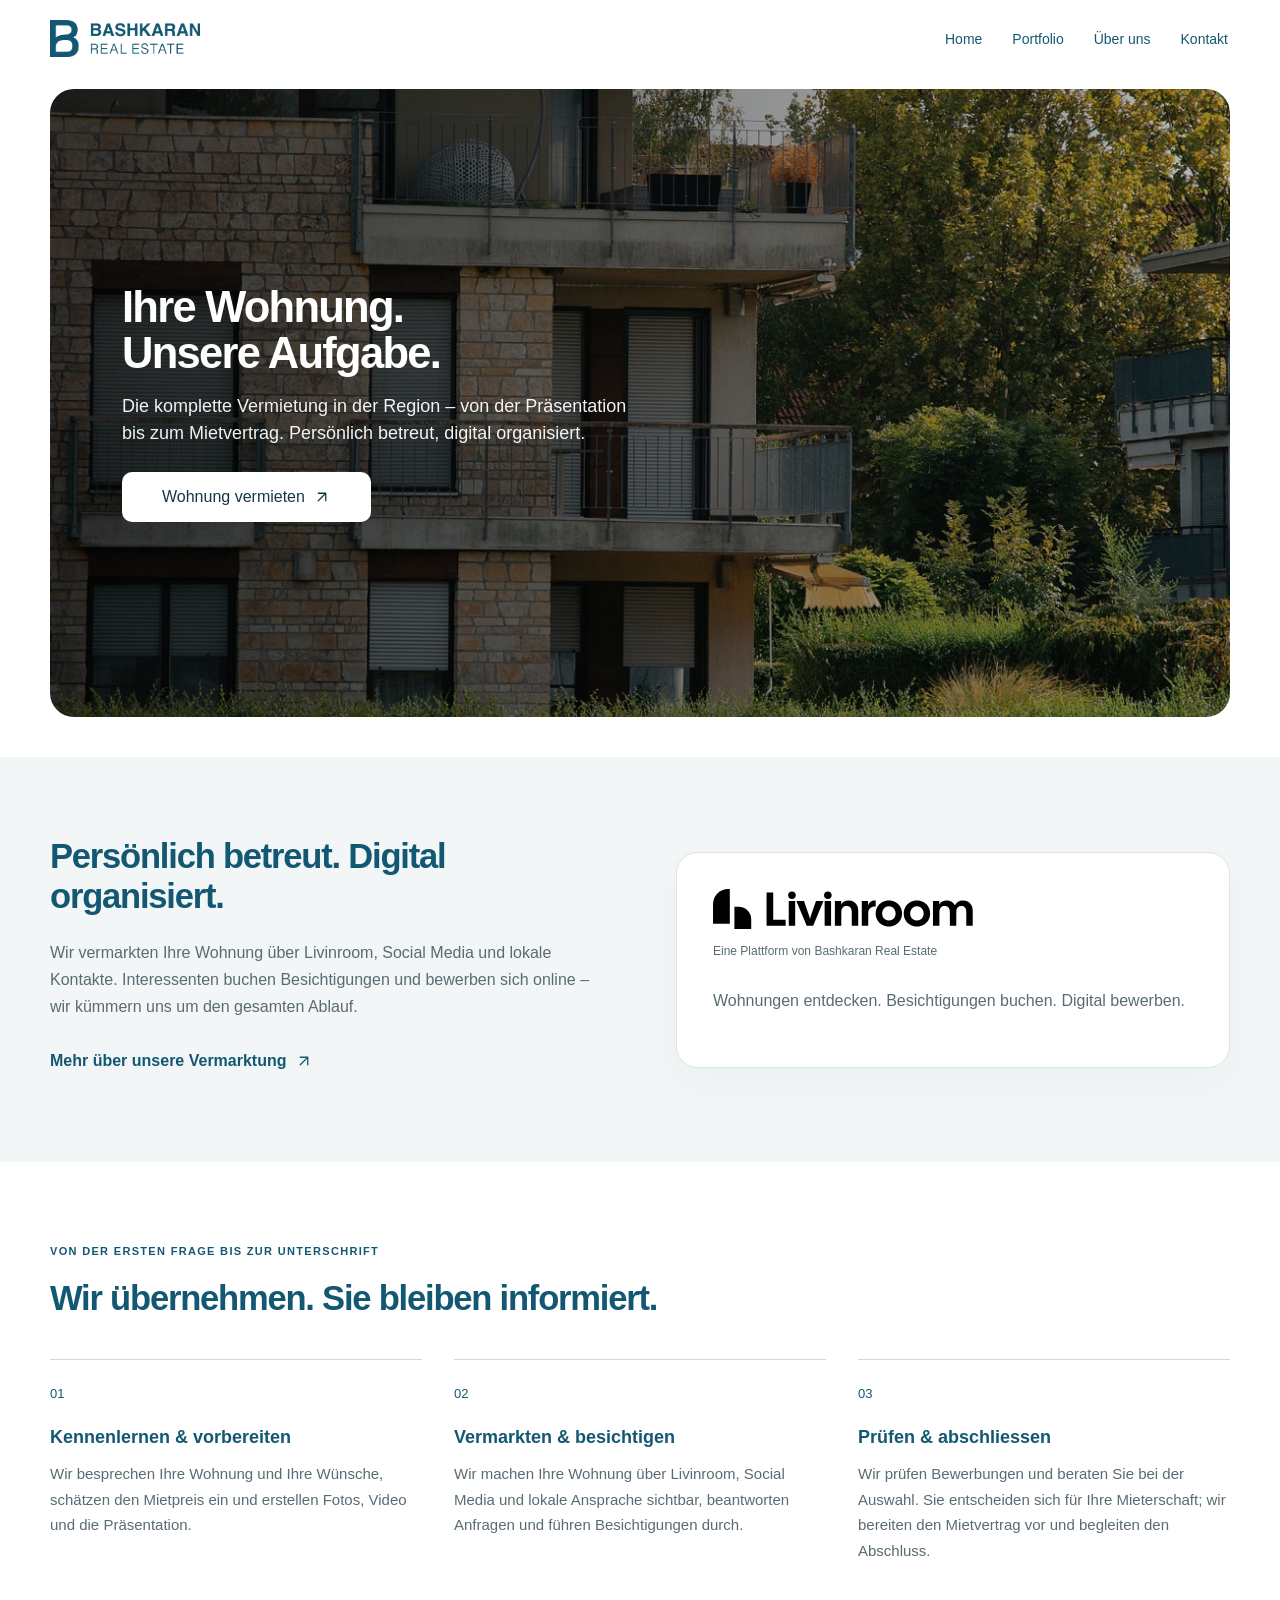
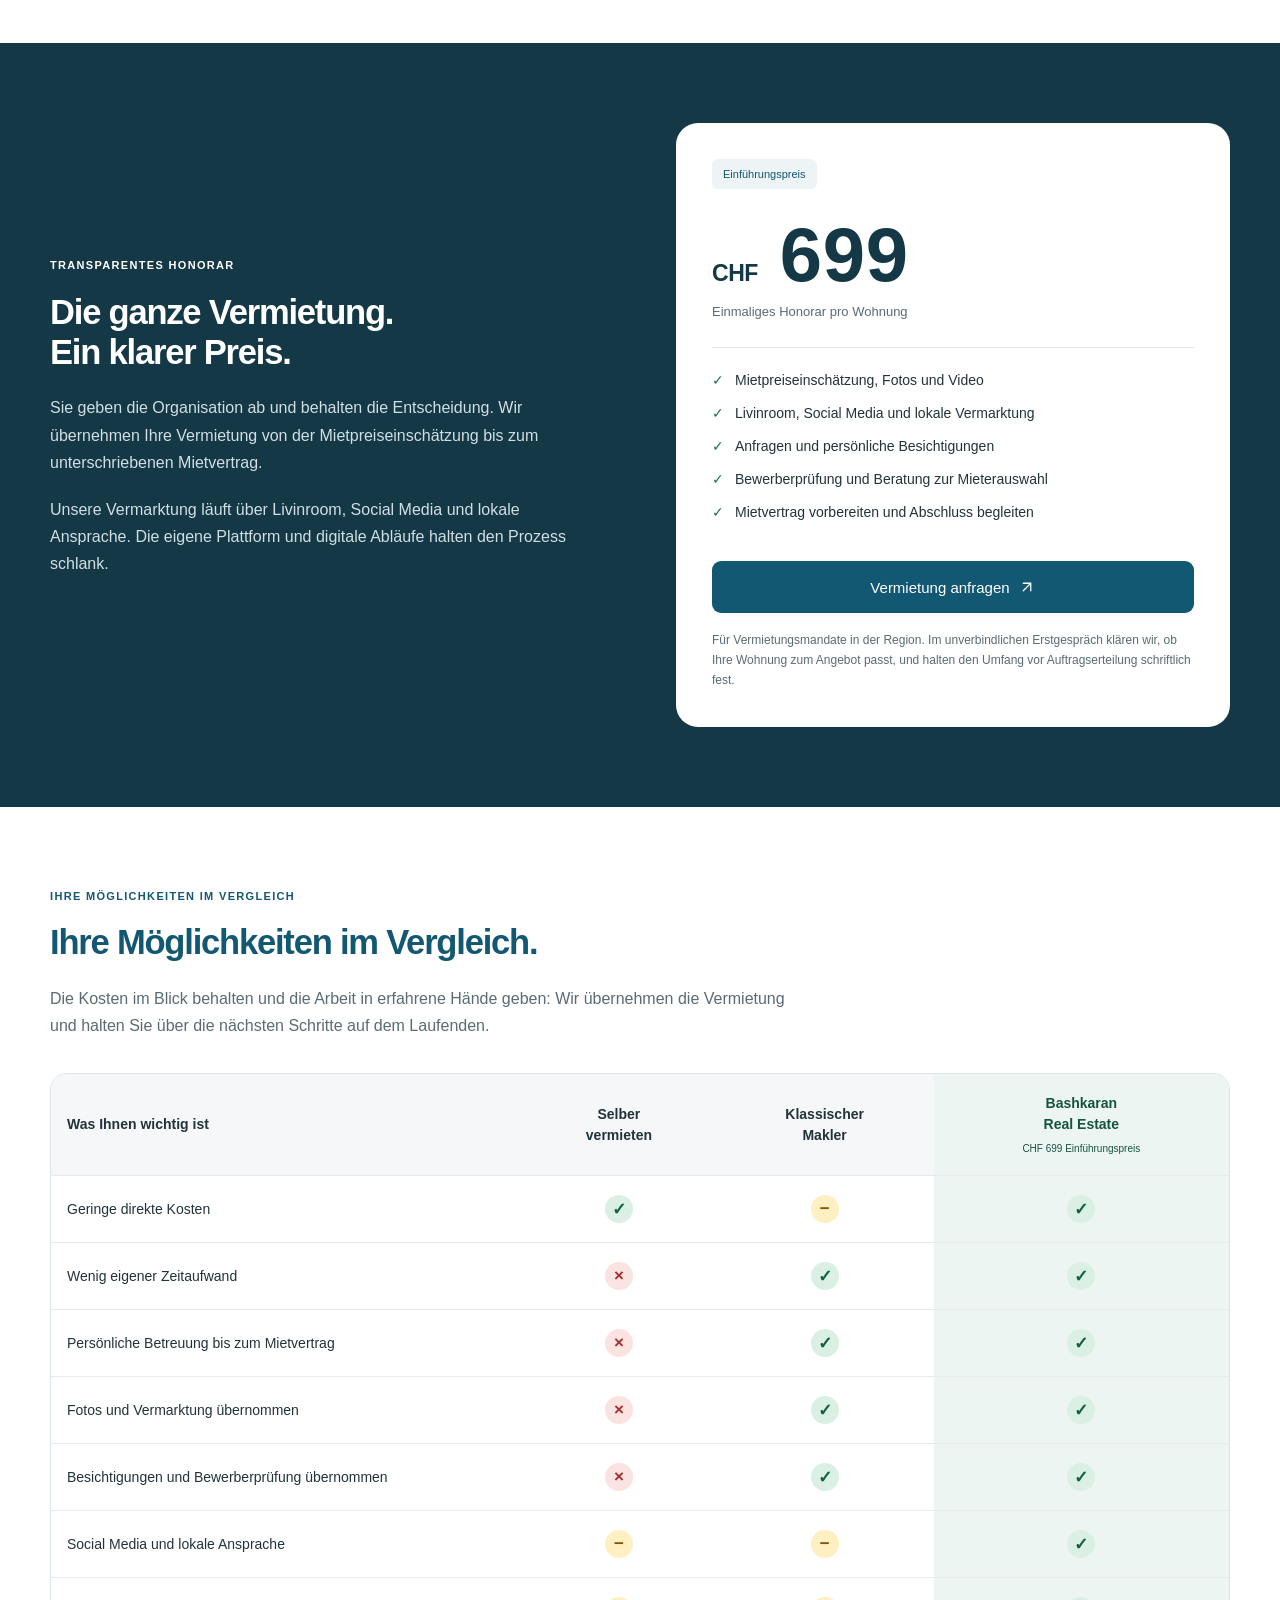
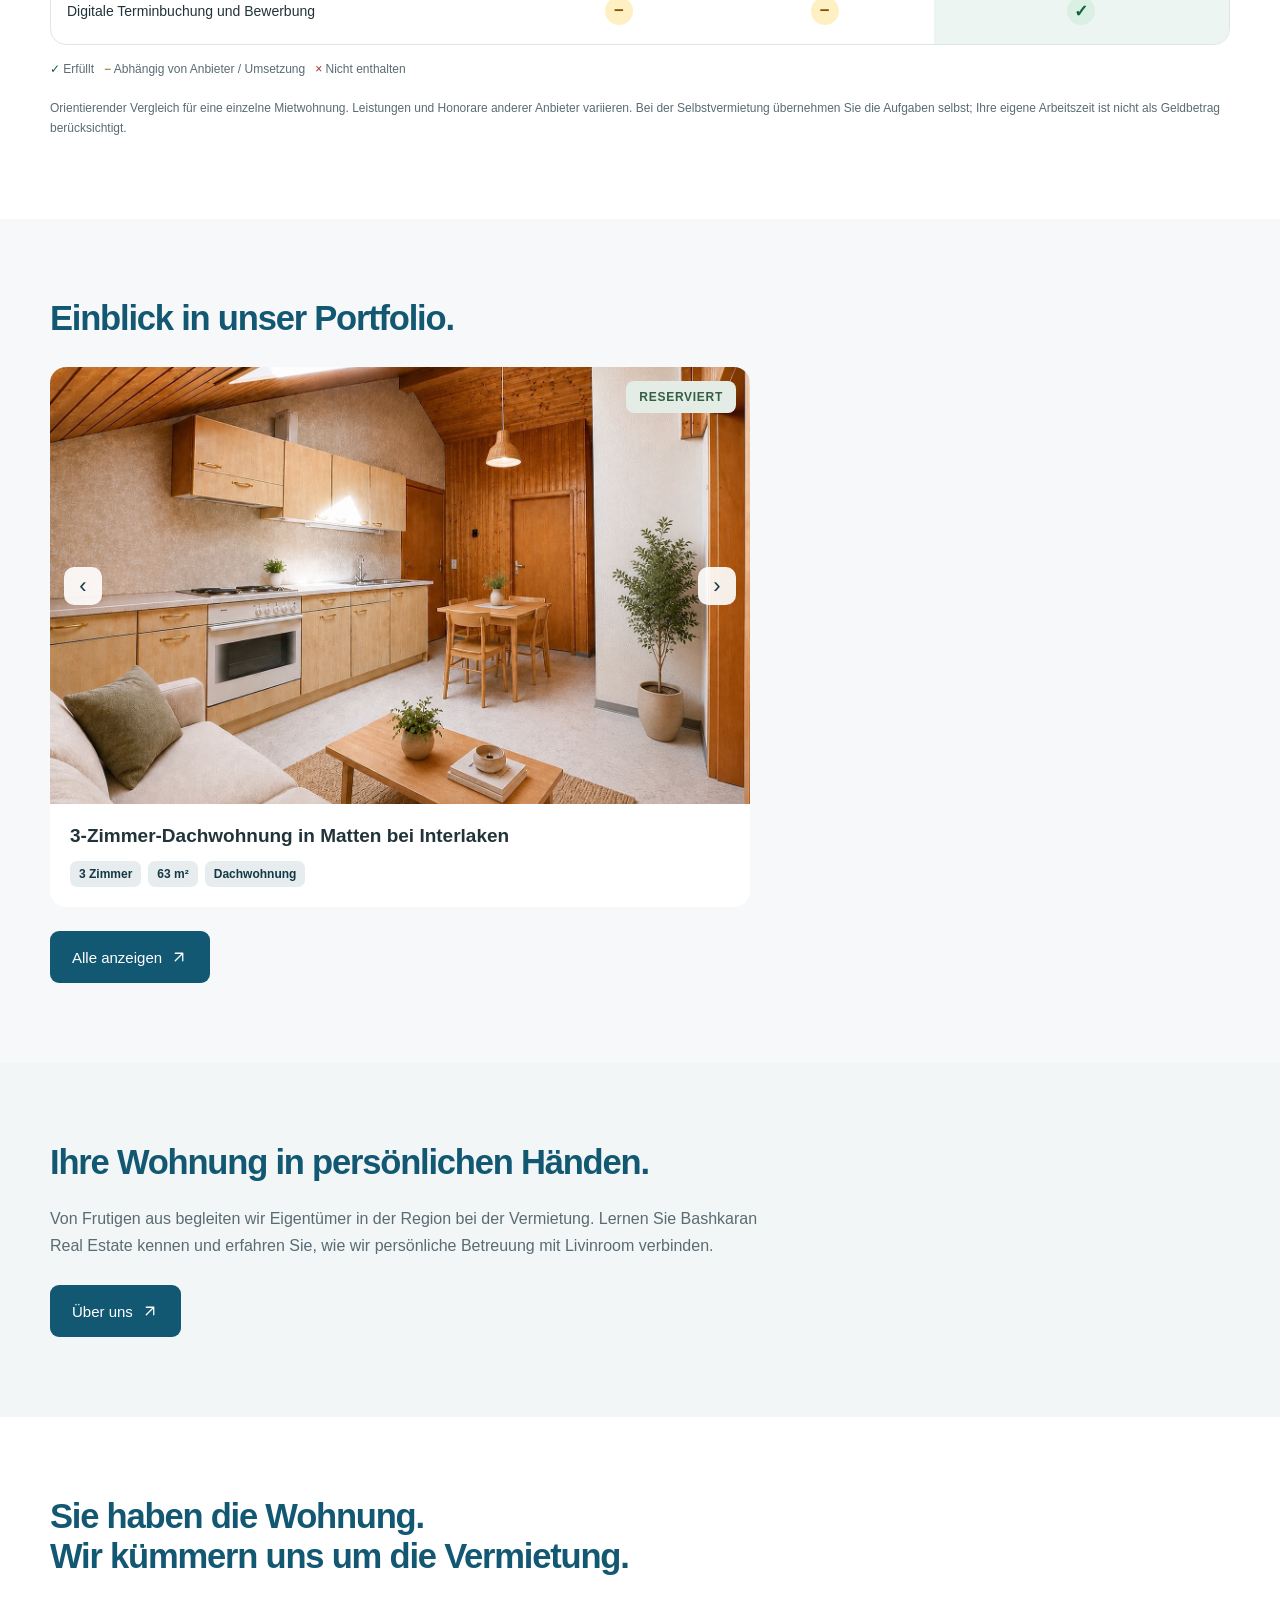
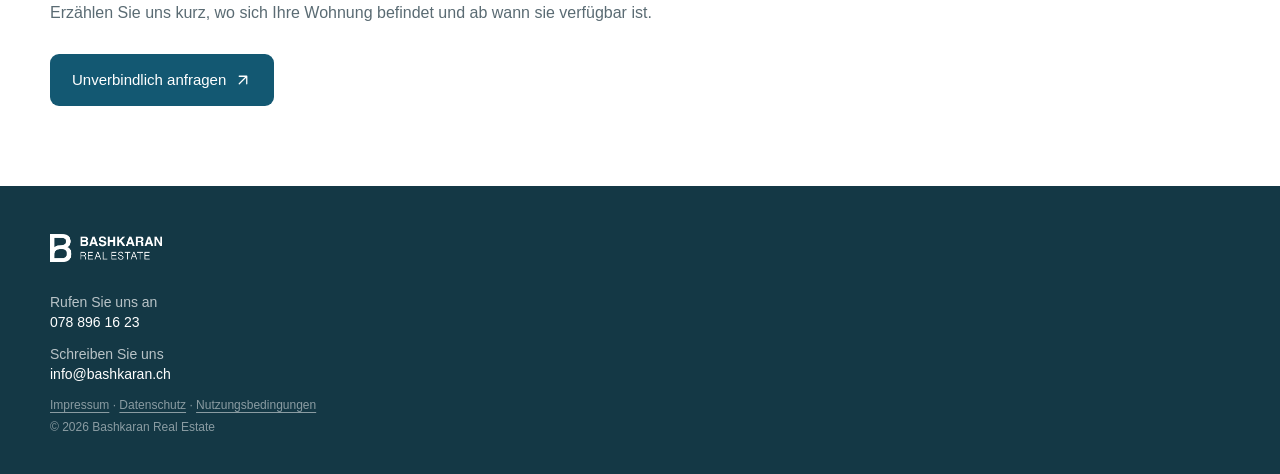
==== commit 23a31f43: "Show latest portfolio property on homepage and about page" ====
--- a/index.html
+++ b/index.html
@@ -67,7 +67,29 @@
 <section class="r-section concept" id="livinroom"><div class="r-wrap concept-grid"><div><h2>Persönlich betreut. Digital organisiert.</h2><p class="r-lead">Wir vermarkten Ihre Wohnung über Livinroom, Social Media und lokale Kontakte. Interessenten buchen Besichtigungen und bewerben sich online – wir kümmern uns um den gesamten Ablauf.</p><a class="r-text-link" href="/ueber-uns#livinroom">Mehr über unsere Vermarktung <svg class="arrow-icon" width="18" height="18" viewBox="0 0 24 24" fill="none" stroke="currentColor" stroke-width="1.7" stroke-linecap="round" stroke-linejoin="round" aria-hidden="true" focusable="false"><path d="M7 17 17 7M7 7h10v10"/></svg></a></div><div class="channel-card"><a class="livinroom-brand-link" href="https://livinroom.ch" aria-label="Zur Livinroom-Webseite"><img class="livinroom-logo" src="assets/livinroom-logo.svg" alt="Livinroom" width="851" height="131" loading="lazy"></a><p class="platform-label">Eine Plattform von Bashkaran Real Estate</p><p>Wohnungen entdecken. Besichtigungen buchen. Digital bewerben.</p></div></div></section><section class="r-section" id="ablauf"><div class="r-wrap"><p class="r-kicker">Von der ersten Frage bis zur Unterschrift</p><h2>Wir übernehmen. Sie bleiben informiert.</h2><div class="r-steps"><article><span>01</span><h3>Kennenlernen & vorbereiten</h3><p>Wir besprechen Ihre Wohnung und Ihre Wünsche, schätzen den Mietpreis ein und erstellen Fotos, Video und die Präsentation.</p></article><article><span>02</span><h3>Vermarkten & besichtigen</h3><p>Wir machen Ihre Wohnung über Livinroom, Social Media und lokale Ansprache sichtbar, beantworten Anfragen und führen Besichtigungen durch.</p></article><article><span>03</span><h3>Prüfen & abschliessen</h3><p>Wir prüfen Bewerbungen und beraten Sie bei der Auswahl. Sie entscheiden sich für Ihre Mieterschaft; wir bereiten den Mietvertrag vor und begleiten den Abschluss.</p></article></div></div></section><section class="r-section price-section" id="honorar"><div class="r-wrap price-grid"><div><p class="r-kicker">Transparentes Honorar</p><h2>Die ganze Vermietung.<br>Ein klarer Preis.</h2><p class="r-lead">Sie geben die Organisation ab und behalten die Entscheidung. Wir übernehmen Ihre Vermietung von der Mietpreiseinschätzung bis zum unterschriebenen Mietvertrag.</p><p>Unsere Vermarktung läuft über Livinroom, Social Media und lokale Ansprache. Die eigene Plattform und digitale Abläufe halten den Prozess schlank.</p></div><div class="price-card"><span class="price-badge">Einführungspreis</span><p class="price-amount"><span>CHF</span> 699</p><p class="price-unit">Einmaliges Honorar pro Wohnung</p><ul><li>Mietpreiseinschätzung, Fotos und Video</li><li>Livinroom, Social Media und lokale Vermarktung</li><li>Anfragen und persönliche Besichtigungen</li><li>Bewerberprüfung und Beratung zur Mieterauswahl</li><li>Mietvertrag vorbereiten und Abschluss begleiten</li></ul><a class="r-button" href="/kontakt">Vermietung anfragen <span aria-hidden="true"><svg class="arrow-icon" width="18" height="18" viewBox="0 0 24 24" fill="none" stroke="currentColor" stroke-width="1.7" stroke-linecap="round" stroke-linejoin="round" aria-hidden="true" focusable="false"><path d="M7 17 17 7M7 7h10v10"/></svg></span></a><p class="r-small">Für Vermietungsmandate in der Region. Im unverbindlichen Erstgespräch klären wir, ob Ihre Wohnung zum Angebot passt, und halten den Umfang vor Auftragserteilung schriftlich fest.</p></div></div></section><section class="r-section comparison" id="vergleich"><div class="r-wrap"><p class="r-kicker">Ihre Möglichkeiten im Vergleich</p><h2>Ihre Möglichkeiten im Vergleich.</h2><p class="r-lead">Die Kosten im Blick behalten und die Arbeit in erfahrene Hände geben: Wir übernehmen die Vermietung und halten Sie über die nächsten Schritte auf dem Laufenden.</p><div class="table-scroll" tabindex="0" role="region" aria-label="Vergleich der Vermietungsangebote"><table><caption class="sr-only">Selbstvermietung, klassischer Makler und Bashkaran Real Estate im Vergleich</caption><thead><tr><th scope="col">Was Ihnen wichtig ist</th><th scope="col">Selber<br>vermieten</th><th scope="col">Klassischer<br>Makler</th><th scope="col">Bashkaran<br>Real Estate<small>CHF 699 Einführungspreis</small></th></tr></thead><tbody><tr><th scope="row">Geringe direkte Kosten</th><td><span class="signal green" role="img" aria-label="Enthalten / erfüllt" title="Enthalten / erfüllt">✓</span></td><td><span class="signal yellow" role="img" aria-label="Je nach Anbieter oder eigener Umsetzung" title="Je nach Anbieter oder eigener Umsetzung">−</span></td><td><span class="signal green" role="img" aria-label="Enthalten / erfüllt" title="Enthalten / erfüllt">✓</span></td></tr><tr><th scope="row">Wenig eigener Zeitaufwand</th><td><span class="signal red" role="img" aria-label="Nicht enthalten / nicht erfüllt" title="Nicht enthalten / nicht erfüllt">×</span></td><td><span class="signal green" role="img" aria-label="Enthalten / erfüllt" title="Enthalten / erfüllt">✓</span></td><td><span class="signal green" role="img" aria-label="Enthalten / erfüllt" title="Enthalten / erfüllt">✓</span></td></tr><tr><th scope="row">Persönliche Betreuung bis zum Mietvertrag</th><td><span class="signal red" role="img" aria-label="Nicht enthalten / nicht erfüllt" title="Nicht enthalten / nicht erfüllt">×</span></td><td><span class="signal green" role="img" aria-label="Enthalten / erfüllt" title="Enthalten / erfüllt">✓</span></td><td><span class="signal green" role="img" aria-label="Enthalten / erfüllt" title="Enthalten / erfüllt">✓</span></td></tr><tr><th scope="row">Fotos und Vermarktung übernommen</th><td><span class="signal red" role="img" aria-label="Nicht enthalten / nicht erfüllt" title="Nicht enthalten / nicht erfüllt">×</span></td><td><span class="signal green" role="img" aria-label="Enthalten / erfüllt" title="Enthalten / erfüllt">✓</span></td><td><span class="signal green" role="img" aria-label="Enthalten / erfüllt" title="Enthalten / erfüllt">✓</span></td></tr><tr><th scope="row">Besichtigungen und Bewerberprüfung übernommen</th><td><span class="signal red" role="img" aria-label="Nicht enthalten / nicht erfüllt" title="Nicht enthalten / nicht erfüllt">×</span></td><td><span class="signal green" role="img" aria-label="Enthalten / erfüllt" title="Enthalten / erfüllt">✓</span></td><td><span class="signal green" role="img" aria-label="Enthalten / erfüllt" title="Enthalten / erfüllt">✓</span></td></tr><tr><th scope="row">Social Media und lokale Ansprache</th><td><span class="signal yellow" role="img" aria-label="Je nach Anbieter oder eigener Umsetzung" title="Je nach Anbieter oder eigener Umsetzung">−</span></td><td><span class="signal yellow" role="img" aria-label="Je nach Anbieter oder eigener Umsetzung" title="Je nach Anbieter oder eigener Umsetzung">−</span></td><td><span class="signal green" role="img" aria-label="Enthalten / erfüllt" title="Enthalten / erfüllt">✓</span></td></tr><tr><th scope="row">Digitale Terminbuchung und Bewerbung</th><td><span class="signal yellow" role="img" aria-label="Je nach Anbieter oder eigener Umsetzung" title="Je nach Anbieter oder eigener Umsetzung">−</span></td><td><span class="signal yellow" role="img" aria-label="Je nach Anbieter oder eigener Umsetzung" title="Je nach Anbieter oder eigener Umsetzung">−</span></td><td><span class="signal green" role="img" aria-label="Enthalten / erfüllt" title="Enthalten / erfüllt">✓</span></td></tr></tbody></table></div><p class="table-note"><span class="legend-green">✓</span> Erfüllt &nbsp; <span class="legend-yellow">−</span> Abhängig von Anbieter / Umsetzung &nbsp; <span class="legend-red">×</span> Nicht enthalten</p><p class="r-small">Orientierender Vergleich für eine einzelne Mietwohnung. Leistungen und Honorare anderer Anbieter variieren. Bei der Selbstvermietung übernehmen Sie die Aufgaben selbst; Ihre eigene Arbeitszeit ist nicht als Geldbetrag berücksichtigt.</p></div></section>
 
 
-<section class="r-section about-teaser" aria-labelledby="about-teaser-title"><div class="r-wrap"><h2 id="about-teaser-title">Ihre Wohnung in persönlichen Händen.</h2><p class="r-lead">Von Frutigen aus begleiten wir Eigentümer in der Region bei der Vermietung. Lernen Sie Bashkaran Real Estate kennen und erfahren Sie, wie wir persönliche Betreuung mit Livinroom verbinden.</p><a class="r-button" href="/ueber-uns">Über uns <svg class="arrow-icon" width="18" height="18" viewBox="0 0 24 24" fill="none" stroke="currentColor" stroke-width="1.7" stroke-linecap="round" stroke-linejoin="round" aria-hidden="true" focusable="false"><path d="M7 17 17 7M7 7h10v10"/></svg></a></div></section><section class="r-section final-cta"><div class="r-wrap"><h2>Sie haben die Wohnung.<br>Wir kümmern uns um die Vermietung.</h2><p>Erzählen Sie uns kurz, wo sich Ihre Wohnung befindet und ab wann sie verfügbar ist.</p><a class="r-button" href="/kontakt">Unverbindlich anfragen <span aria-hidden="true"><svg class="arrow-icon" width="18" height="18" viewBox="0 0 24 24" fill="none" stroke="currentColor" stroke-width="1.7" stroke-linecap="round" stroke-linejoin="round" aria-hidden="true" focusable="false"><path d="M7 17 17 7M7 7h10v10"/></svg></span></a></div></section>  </main>
+<section class="r-section portfolio-preview" aria-labelledby="portfolio-preview-title"><div class="r-wrap"><h2 id="portfolio-preview-title">Einblick in unser Portfolio.</h2><div class="portfolio-preview-card"><article class="property-card">
+          <div class="property-gallery-wrap"><span class="portfolio-badge is-reserved">RESERVIERT</span>
+            <div class="property-gallery" tabindex="0" aria-label="Bilder der Wohnung in Matten bei Interlaken">
+              <figure class="property-slide"><img src="assets/portfolio/matten-wohnkueche.jpg" alt="Helle Wohnküche der Wohnung in Matten bei Interlaken" width="1467" height="1072" loading="lazy" decoding="async"></figure>
+              <figure class="property-slide"><img src="assets/portfolio/matten-wohnraum.jpg" alt="Heller Wohnraum mit Holzverkleidung" width="1448" height="1086" loading="lazy" decoding="async"></figure>
+              <figure class="property-slide"><img src="assets/portfolio/matten-bad.jpg" alt="Badezimmer der Wohnung" width="1448" height="1086" loading="lazy" decoding="async"></figure>
+              <figure class="property-slide"><img src="assets/portfolio/matten-aussenansicht.jpg" alt="Aussenansicht in Matten bei Interlaken" width="1320" height="980" loading="lazy" decoding="async"></figure>
+            </div>
+            <button class="gallery-arrow previous" type="button" aria-label="Vorheriges Bild">‹</button>
+            <button class="gallery-arrow next" type="button" aria-label="Nächstes Bild">›</button>
+          </div>
+          <div class="property-info">
+            <div class="property-summary">
+              <h3>3-Zimmer-Dachwohnung in Matten bei Interlaken</h3>
+              <ul class="property-facts" aria-label="Objektdaten">
+                <li>3 Zimmer</li>
+                <li>63 m²</li>
+                <li>Dachwohnung</li>
+              </ul>
+            </div>
+
+          </div>
+        </article></div><a class="r-button portfolio-all" href="/portfolio">Alle anzeigen <svg class="arrow-icon" width="18" height="18" viewBox="0 0 24 24" fill="none" stroke="currentColor" stroke-width="1.7" stroke-linecap="round" stroke-linejoin="round" aria-hidden="true" focusable="false"><path d="M7 17 17 7M7 7h10v10"/></svg></a></div></section><section class="r-section about-teaser" aria-labelledby="about-teaser-title"><div class="r-wrap"><h2 id="about-teaser-title">Ihre Wohnung in persönlichen Händen.</h2><p class="r-lead">Von Frutigen aus begleiten wir Eigentümer in der Region bei der Vermietung. Lernen Sie Bashkaran Real Estate kennen und erfahren Sie, wie wir persönliche Betreuung mit Livinroom verbinden.</p><a class="r-button" href="/ueber-uns">Über uns <svg class="arrow-icon" width="18" height="18" viewBox="0 0 24 24" fill="none" stroke="currentColor" stroke-width="1.7" stroke-linecap="round" stroke-linejoin="round" aria-hidden="true" focusable="false"><path d="M7 17 17 7M7 7h10v10"/></svg></a></div></section><section class="r-section final-cta"><div class="r-wrap"><h2>Sie haben die Wohnung.<br>Wir kümmern uns um die Vermietung.</h2><p>Erzählen Sie uns kurz, wo sich Ihre Wohnung befindet und ab wann sie verfügbar ist.</p><a class="r-button" href="/kontakt">Unverbindlich anfragen <span aria-hidden="true"><svg class="arrow-icon" width="18" height="18" viewBox="0 0 24 24" fill="none" stroke="currentColor" stroke-width="1.7" stroke-linecap="round" stroke-linejoin="round" aria-hidden="true" focusable="false"><path d="M7 17 17 7M7 7h10v10"/></svg></span></a></div></section>  </main>
 
   <footer id="kontakt">
     <div class="footer-inner">
--- a/rental-concept.css
+++ b/rental-concept.css
@@ -45,3 +45,7 @@
 .about-values h3{font-size:20px}.property-info h3{font-size:clamp(16px,1.8vw,19px)}
 .contact-card h2{font-size:24px}
 @media(max-width:700px){.hero-title,.about-intro h1{font-size:30px}.r-section h2,.section-title{font-size:28px}.contact-card h2{font-size:24px}}
+.about-values h3,.about-page #livinroom .r-kicker{color:var(--brand)}
+.about-page #livinroom .platform-benefits strong{color:var(--brand)}
+
+.portfolio-preview{background:#f7f8f9}.portfolio-preview-card{max-width:700px;margin-top:28px}.portfolio-preview .property-card{background:#fff}.portfolio-preview .property-gallery{aspect-ratio:16/10}.portfolio-all{margin-top:24px}@media(max-width:700px){.portfolio-preview .property-gallery{aspect-ratio:4/3}}
